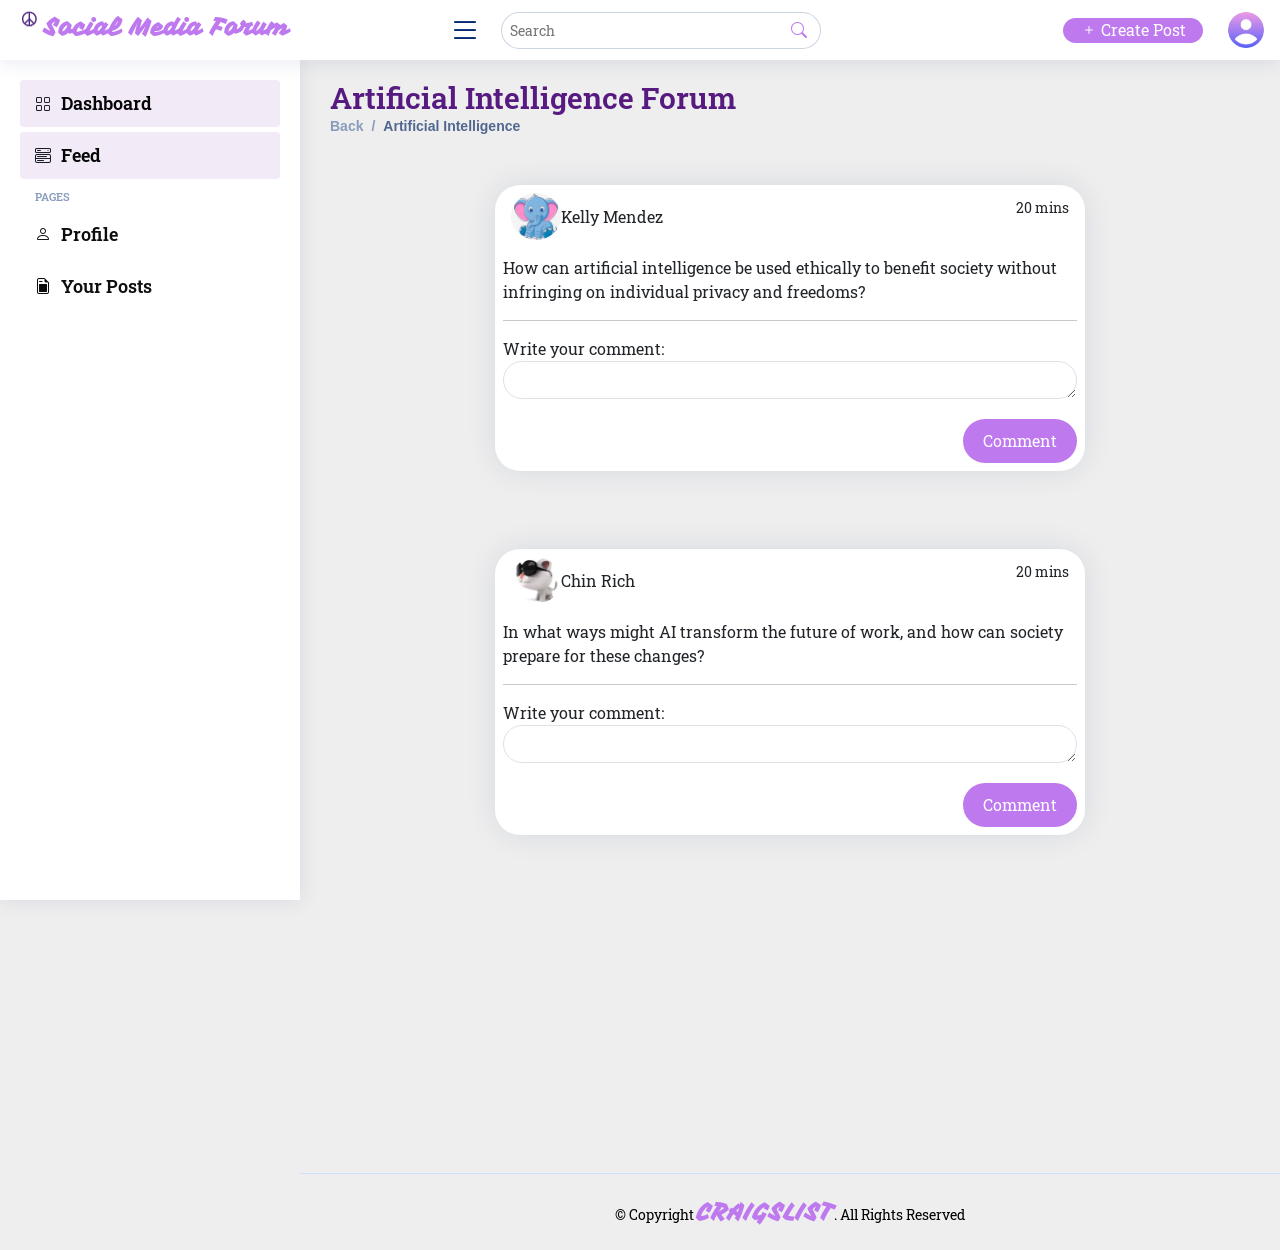
==== ai.html @ a2462939 "first commit" ====
<!DOCTYPE html>
<html lang="en">

<head>
  <meta charset="utf-8">
  <meta content="width=device-width, initial-scale=1.0" name="viewport">

  <title>Artificial Intelligence Forum</title>
  <meta content="" name="description">
  <meta content="" name="keywords">

  <!-- Google Fonts -->
  <link href='https://fonts.googleapis.com/css?family=Vampiro+One&display=swap' rel='stylesheet'>
  <link href="https://fonts.googleapis.com/css2?family=Roboto+Slab:wght@400;700&display=swap" rel="stylesheet">

  <!-- Vendor CSS Files -->
  <link href="assets/vendor/bootstrap/css/bootstrap.min.css" rel="stylesheet">
  <link href="assets/vendor/bootstrap-icons/bootstrap-icons.css" rel="stylesheet">
  <link href="assets/vendor/boxicons/css/boxicons.min.css" rel="stylesheet">
  <link href="assets/vendor/quill/quill.snow.css" rel="stylesheet">
  <link href="assets/vendor/quill/quill.bubble.css" rel="stylesheet">
  <link href="assets/vendor/remixicon/remixicon.css" rel="stylesheet">
  <link href="assets/vendor/simple-datatables/style.css" rel="stylesheet">

  <!-- Template Main CSS File -->
  <link href="assets/css/style.css" rel="stylesheet">

</head>



<body>

  <!-- ======= Header ======= -->
  <header id="header" class="header fixed-top d-flex align-items-center">

    <div class="d-flex align-items-center justify-content-between">
      <a class="navbar-brand" href="index.html">
        <img src="L.png" alt="Logo" class="logo">
        <strong>Social Media Forum</strong>
    </a>
      <i class="bi bi-list toggle-sidebar-btn"></i>
    </div><!-- End Logo -->

    <div class="search-bar">
      <form class="search-form d-flex align-items-center" method="POST" action="#">
        <input type="text" name="query" placeholder="Search" title="Enter search keyword">
        <button type="submit" title="Search"><i class="bi bi-search"></i></button>
      </form>
    </div><!-- End Search Bar -->

    

    <nav class="header-nav ms-auto">
      <ul class="d-flex align-items-center">

        <li class="nav-item d-block d-lg-none">
          <a class="nav-link nav-icon search-bar-toggle " href="#">
            <i class="bi bi-search"></i>
          </a>
        </li><!-- End Search Icon-->

        <li class="nav-item">
          <a class="nav-link nav-icon" href="create_post.html" style="background-color: #BE79EF; width: 140px; height: 25px; border-radius: 25px; font-size: 16px; text-align: center; color: white;">
            <i class="bi bi-plus"></i> Create Post
          </a><!-- End Create Post Button -->
        </li>
        

        <li class="nav-item pe-3">
          <a class="nav-link nav-profile d-flex align-items-center pe-0" href="users-profilee.html">
            <img src="assets/img/profile-img.jpg" alt="Profile" class="rounded-circle">
          </a><!-- End Profile Image Icon -->
        </li><!-- End Profile Nav -->
        

      </ul>
    </nav><!-- End Icons Navigation -->

  </header><!-- End Header -->

   <!-- ======= Sidebar ======= -->
   <aside id="sidebar" class="sidebar">
    <ul class="sidebar-nav" id="sidebar-nav">
      <li class="nav-item">
        <a class="nav-link" href="index.html">
          <i class="bi bi-grid"></i>
          <span style="font-size: 18px;">Dashboard</span>
        </a>
      </li>
      <li class="nav-item">
        <a class="nav-link" href="all.html">
          <i class="bi bi-menu-button-wide"></i>
          <span style="font-size: 18px;">Feed</span>
        </a>
      </li>
      <li class="nav-heading">Pages</li>
      <li class="nav-item">
        <a class="nav-link collapsed" href="users-profilee.html">
          <i class="bi bi-person"></i>
          <span style="font-size: 18px;">Profile</span>
        </a>
      </li>
      <li class="nav-item">
        <a class="nav-link collapsed" href="your_posts.html">
          <i class="bi bi-file-earmark-post"></i>
          <span style="font-size: 18px;">Your Posts</span>
        </a>
      </li>
    </ul>
  </aside> 

  <main id="main" class="main">

    <div class="pagetitle">
      <h1 style="font-size: 30px; color: #561a81;">Artificial Intelligence Forum</h1>
      <nav>
        <ol class="breadcrumb">
          <li class="breadcrumb-item"><a href="index.html">Back</a></li>
          <li class="breadcrumb-item active">Artificial Intelligence</li>
        </ol>
      </nav>
    </div><!-- End Page Title -->

    <body style="background-color: #eee;font-family: 'Roboto Slab', sans-serif;">

      <!-- First Post -->
      <div class="container-fluid mt-5 mb-5" style="border-radius: 25px; width: 100%;">
          <div class="row d-flex align-items-center justify-content-center" style="border-radius: 25px;">
              <div class="col-md-8"> <!-- Adjusted width to col-md-8 -->
                  <div class="card" style="border-radius: 25px;">
                      <div class="d-flex justify-content-between p-2 px-3">
                          <div class="d-flex flex-row align-items-center">
                              <img src="assets/img/news-3.jpg" width="50" class="rounded-circle">
                              <div class="d-flex flex-column ml-2">
                                  <span class="font-weight-bold"><b></b>Kelly Mendez</span>
                              </div>
                          </div>
                          <div class="d-flex flex-row mt-1 ellipsis">
                              <small class="mr-2">20 mins</small>
                              <i class="fa fa-ellipsis-h"></i>
                          </div>
                      </div>
                      <div class="p-2">
                          <p class="text-justify">How can artificial intelligence be used ethically to benefit society without infringing on individual privacy and freedoms?</p>
                          <hr>
                          <form name="frm1" method="post">
                              <input type="hidden" id="commentid" name="Rcommentid">
                              <div class="form-group" style="margin-bottom: 20px;">
                                  <label for="comment">Write your comment:</label>
                                  <!-- Adjust the rows attribute to control the height -->
                                  <textarea class="form-control" rows="1" name="Rmsg" required style="width: 100%; border-radius: 25px;"></textarea>
                              </div>
                              <div class="form-group" style="text-align: right;">
                                  <input type="button" id="btncomment" name="btncomment" class="btn btn-primary" value="Comment" style="background-color: #BE79EF; color: #fff; border: none; border-radius: 25px; padding: 10px 20px; cursor: pointer;">
                              </div>
                          </form>
                      </div>
                  </div>
              </div>
          </div>
      </div>
  
      <!-- Second Post -->
      <div class="container-fluid mt-5 mb-5" style="border-radius: 25px; width: 100%;">
          <div class="row d-flex align-items-center justify-content-center" style="border-radius: 25px;">
              <div class="col-md-8"> <!-- Adjusted width to col-md-8 -->
                  <div class="card" style="border-radius: 25px;">
                      <div class="d-flex justify-content-between p-2 px-3">
                          <div class="d-flex flex-row align-items-center">
                              <img src="assets/img/news-2.jpg" width="50" class="rounded-circle">
                              <div class="d-flex flex-column ml-2">
                                  <span class="font-weight-bold"><b></b>Chin Rich</span>
                              </div>
                          </div>
                          <div class="d-flex flex-row mt-1 ellipsis">
                              <small class="mr-2">20 mins</small>
                              <i class="fa fa-ellipsis-h"></i>
                          </div>
                      </div>
                      <div class="p-2">
                          <p class="text-justify">In what ways might AI transform the future of work, and how can society prepare for these changes?</p>
                          <hr>
                          <form name="frm1" method="post">
                              <input type="hidden" id="commentid" name="Rcommentid">
                              <div class="form-group" style="margin-bottom: 20px;">
                                  <label for="comment">Write your comment:</label>
                                  <!-- Adjust the rows attribute to control the height -->
                                  <textarea class="form-control" rows="1" name="Rmsg" required style="width: 100%; border-radius: 25px;"></textarea>
                              </div>
                              <div class="form-group" style="text-align: right;">
                                  <input type="button" id="btncomment" name="btncomment" class="btn btn-primary" value="Comment" style="background-color: #BE79EF; color: #fff; border: none; border-radius: 25px; padding: 10px 20px; cursor: pointer;">
                              </div>
                          </form>
                      </div>
                  </div>
              </div>
          </div>
      </div>
  
  </body>
  
  
  
    </section>

  </main><!-- End #main -->

  <br>
  <br>
  <br>
  <br>
  <br>
  <br>
  <br>
  <br>
  <br>
  <br>

  <!-- ======= Footer ======= -->
  <footer id="footer" class="footer">
    <div class="copyright">
      &copy; Copyright <strong><span>CRAIGSLIST</span></strong>. All Rights Reserved
    </div>
  
  </footer><!-- End Footer -->

  <!-- Vendor JS Files -->
  <script src="assets/vendor/apexcharts/apexcharts.min.js"></script>
  <script src="assets/vendor/bootstrap/js/bootstrap.bundle.min.js"></script>
  <script src="assets/vendor/chart.js/chart.umd.js"></script>
  <script src="assets/vendor/echarts/echarts.min.js"></script>
  <script src="assets/vendor/quill/quill.js"></script>
  <script src="assets/vendor/simple-datatables/simple-datatables.js"></script>
  <script src="assets/vendor/tinymce/tinymce.min.js"></script>
  <script src="assets/vendor/php-email-form/validate.js"></script>

  <!-- Template Main JS File -->
  <script src="assets/js/main.js"></script>

</body>

</html>
---- assets/vendor/quill/quill.snow.css ----
/*!
 * Quill Editor v2.0.1
 * https://quilljs.com
 * Copyright (c) 2017-2024, Slab
 * Copyright (c) 2014, Jason Chen
 * Copyright (c) 2013, salesforce.com
 */
.ql-container{box-sizing:border-box;font-family:Helvetica,Arial,sans-serif;font-size:13px;height:100%;margin:0;position:relative}.ql-container.ql-disabled .ql-tooltip{visibility:hidden}.ql-container:not(.ql-disabled) li[data-list=checked] > .ql-ui,.ql-container:not(.ql-disabled) li[data-list=unchecked] > .ql-ui{cursor:pointer}.ql-clipboard{left:-100000px;height:1px;overflow-y:hidden;position:absolute;top:50%}.ql-clipboard p{margin:0;padding:0}.ql-editor{box-sizing:border-box;counter-reset:list-0 list-1 list-2 list-3 list-4 list-5 list-6 list-7 list-8 list-9;line-height:1.42;height:100%;outline:none;overflow-y:auto;padding:12px 15px;tab-size:4;-moz-tab-size:4;text-align:left;white-space:pre-wrap;word-wrap:break-word}.ql-editor > *{cursor:text}.ql-editor p,.ql-editor ol,.ql-editor pre,.ql-editor blockquote,.ql-editor h1,.ql-editor h2,.ql-editor h3,.ql-editor h4,.ql-editor h5,.ql-editor h6{margin:0;padding:0}@supports (counter-set:none){.ql-editor p,.ql-editor h1,.ql-editor h2,.ql-editor h3,.ql-editor h4,.ql-editor h5,.ql-editor h6{counter-set:list-0 list-1 list-2 list-3 list-4 list-5 list-6 list-7 list-8 list-9}}@supports not (counter-set:none){.ql-editor p,.ql-editor h1,.ql-editor h2,.ql-editor h3,.ql-editor h4,.ql-editor h5,.ql-editor h6{counter-reset:list-0 list-1 list-2 list-3 list-4 list-5 list-6 list-7 list-8 list-9}}.ql-editor table{border-collapse:collapse}.ql-editor td{border:1px solid #000;padding:2px 5px}.ql-editor ol{padding-left:1.5em}.ql-editor li{list-style-type:none;padding-left:1.5em;position:relative}.ql-editor li > .ql-ui:before{display:inline-block;margin-left:-1.5em;margin-right:.3em;text-align:right;white-space:nowrap;width:1.2em}.ql-editor li[data-list=checked] > .ql-ui,.ql-editor li[data-list=unchecked] > .ql-ui{color:#777}.ql-editor li[data-list=bullet] > .ql-ui:before{content:'\2022'}.ql-editor li[data-list=checked] > .ql-ui:before{content:'\2611'}.ql-editor li[data-list=unchecked] > .ql-ui:before{content:'\2610'}@supports (counter-set:none){.ql-editor li[data-list]{counter-set:list-1 list-2 list-3 list-4 list-5 list-6 list-7 list-8 list-9}}@supports not (counter-set:none){.ql-editor li[data-list]{counter-reset:list-1 list-2 list-3 list-4 list-5 list-6 list-7 list-8 list-9}}.ql-editor li[data-list=ordered]{counter-increment:list-0}.ql-editor li[data-list=ordered] > .ql-ui:before{content:counter(list-0, decimal) '. '}.ql-editor li[data-list=ordered].ql-indent-1{counter-increment:list-1}.ql-editor li[data-list=ordered].ql-indent-1 > .ql-ui:before{content:counter(list-1, lower-alpha) '. '}@supports (counter-set:none){.ql-editor li[data-list].ql-indent-1{counter-set:list-2 list-3 list-4 list-5 list-6 list-7 list-8 list-9}}@supports not (counter-set:none){.ql-editor li[data-list].ql-indent-1{counter-reset:list-2 list-3 list-4 list-5 list-6 list-7 list-8 list-9}}.ql-editor li[data-list=ordered].ql-indent-2{counter-increment:list-2}.ql-editor li[data-list=ordered].ql-indent-2 > .ql-ui:before{content:counter(list-2, lower-roman) '. '}@supports (counter-set:none){.ql-editor li[data-list].ql-indent-2{counter-set:list-3 list-4 list-5 list-6 list-7 list-8 list-9}}@supports not (counter-set:none){.ql-editor li[data-list].ql-indent-2{counter-reset:list-3 list-4 list-5 list-6 list-7 list-8 list-9}}.ql-editor li[data-list=ordered].ql-indent-3{counter-increment:list-3}.ql-editor li[data-list=ordered].ql-indent-3 > .ql-ui:before{content:counter(list-3, decimal) '. '}@supports (counter-set:none){.ql-editor li[data-list].ql-indent-3{counter-set:list-4 list-5 list-6 list-7 list-8 list-9}}@supports not (counter-set:none){.ql-editor li[data-list].ql-indent-3{counter-reset:list-4 list-5 list-6 list-7 list-8 list-9}}.ql-editor li[data-list=ordered].ql-indent-4{counter-increment:list-4}.ql-editor li[data-list=ordered].ql-indent-4 > .ql-ui:before{content:counter(list-4, lower-alpha) '. '}@supports (counter-set:none){.ql-editor li[data-list].ql-indent-4{counter-set:list-5 list-6 list-7 list-8 list-9}}@supports not (counter-set:none){.ql-editor li[data-list].ql-indent-4{counter-reset:list-5 list-6 list-7 list-8 list-9}}.ql-editor li[data-list=ordered].ql-indent-5{counter-increment:list-5}.ql-editor li[data-list=ordered].ql-indent-5 > .ql-ui:before{content:counter(list-5, lower-roman) '. '}@supports (counter-set:none){.ql-editor li[data-list].ql-indent-5{counter-set:list-6 list-7 list-8 list-9}}@supports not (counter-set:none){.ql-editor li[data-list].ql-indent-5{counter-reset:list-6 list-7 list-8 list-9}}.ql-editor li[data-list=ordered].ql-indent-6{counter-increment:list-6}.ql-editor li[data-list=ordered].ql-indent-6 > .ql-ui:before{content:counter(list-6, decimal) '. '}@supports (counter-set:none){.ql-editor li[data-list].ql-indent-6{counter-set:list-7 list-8 list-9}}@supports not (counter-set:none){.ql-editor li[data-list].ql-indent-6{counter-reset:list-7 list-8 list-9}}.ql-editor li[data-list=ordered].ql-indent-7{counter-increment:list-7}.ql-editor li[data-list=ordered].ql-indent-7 > .ql-ui:before{content:counter(list-7, lower-alpha) '. '}@supports (counter-set:none){.ql-editor li[data-list].ql-indent-7{counter-set:list-8 list-9}}@supports not (counter-set:none){.ql-editor li[data-list].ql-indent-7{counter-reset:list-8 list-9}}.ql-editor li[data-list=ordered].ql-indent-8{counter-increment:list-8}.ql-editor li[data-list=ordered].ql-indent-8 > .ql-ui:before{content:counter(list-8, lower-roman) '. '}@supports (counter-set:none){.ql-editor li[data-list].ql-indent-8{counter-set:list-9}}@supports not (counter-set:none){.ql-editor li[data-list].ql-indent-8{counter-reset:list-9}}.ql-editor li[data-list=ordered].ql-indent-9{counter-increment:list-9}.ql-editor li[data-list=ordered].ql-indent-9 > .ql-ui:before{content:counter(list-9, decimal) '. '}.ql-editor .ql-indent-1:not(.ql-direction-rtl){padding-left:3em}.ql-editor li.ql-indent-1:not(.ql-direction-rtl){padding-left:4.5em}.ql-editor .ql-indent-1.ql-direction-rtl.ql-align-right{padding-right:3em}.ql-editor li.ql-indent-1.ql-direction-rtl.ql-align-right{padding-right:4.5em}.ql-editor .ql-indent-2:not(.ql-direction-rtl){padding-left:6em}.ql-editor li.ql-indent-2:not(.ql-direction-rtl){padding-left:7.5em}.ql-editor .ql-indent-2.ql-direction-rtl.ql-align-right{padding-right:6em}.ql-editor li.ql-indent-2.ql-direction-rtl.ql-align-right{padding-right:7.5em}.ql-editor .ql-indent-3:not(.ql-direction-rtl){padding-left:9em}.ql-editor li.ql-indent-3:not(.ql-direction-rtl){padding-left:10.5em}.ql-editor .ql-indent-3.ql-direction-rtl.ql-align-right{padding-right:9em}.ql-editor li.ql-indent-3.ql-direction-rtl.ql-align-right{padding-right:10.5em}.ql-editor .ql-indent-4:not(.ql-direction-rtl){padding-left:12em}.ql-editor li.ql-indent-4:not(.ql-direction-rtl){padding-left:13.5em}.ql-editor .ql-indent-4.ql-direction-rtl.ql-align-right{padding-right:12em}.ql-editor li.ql-indent-4.ql-direction-rtl.ql-align-right{padding-right:13.5em}.ql-editor .ql-indent-5:not(.ql-direction-rtl){padding-left:15em}.ql-editor li.ql-indent-5:not(.ql-direction-rtl){padding-left:16.5em}.ql-editor .ql-indent-5.ql-direction-rtl.ql-align-right{padding-right:15em}.ql-editor li.ql-indent-5.ql-direction-rtl.ql-align-right{padding-right:16.5em}.ql-editor .ql-indent-6:not(.ql-direction-rtl){padding-left:18em}.ql-editor li.ql-indent-6:not(.ql-direction-rtl){padding-left:19.5em}.ql-editor .ql-indent-6.ql-direction-rtl.ql-align-right{padding-right:18em}.ql-editor li.ql-indent-6.ql-direction-rtl.ql-align-right{padding-right:19.5em}.ql-editor .ql-indent-7:not(.ql-direction-rtl){padding-left:21em}.ql-editor li.ql-indent-7:not(.ql-direction-rtl){padding-left:22.5em}.ql-editor .ql-indent-7.ql-direction-rtl.ql-align-right{padding-right:21em}.ql-editor li.ql-indent-7.ql-direction-rtl.ql-align-right{padding-right:22.5em}.ql-editor .ql-indent-8:not(.ql-direction-rtl){padding-left:24em}.ql-editor li.ql-indent-8:not(.ql-direction-rtl){padding-left:25.5em}.ql-editor .ql-indent-8.ql-direction-rtl.ql-align-right{padding-right:24em}.ql-editor li.ql-indent-8.ql-direction-rtl.ql-align-right{padding-right:25.5em}.ql-editor .ql-indent-9:not(.ql-direction-rtl){padding-left:27em}.ql-editor li.ql-indent-9:not(.ql-direction-rtl){padding-left:28.5em}.ql-editor .ql-indent-9.ql-direction-rtl.ql-align-right{padding-right:27em}.ql-editor li.ql-indent-9.ql-direction-rtl.ql-align-right{padding-right:28.5em}.ql-editor li.ql-direction-rtl{padding-right:1.5em}.ql-editor li.ql-direction-rtl > .ql-ui:before{margin-left:.3em;margin-right:-1.5em;text-align:left}.ql-editor table{table-layout:fixed;width:100%}.ql-editor table td{outline:none}.ql-editor .ql-code-block-container{font-family:monospace}.ql-editor .ql-video{display:block;max-width:100%}.ql-editor .ql-video.ql-align-center{margin:0 auto}.ql-editor .ql-video.ql-align-right{margin:0 0 0 auto}.ql-editor .ql-bg-black{background-color:#000}.ql-editor .ql-bg-red{background-color:#e60000}.ql-editor .ql-bg-orange{background-color:#f90}.ql-editor .ql-bg-yellow{background-color:#ff0}.ql-editor .ql-bg-green{background-color:#008a00}.ql-editor .ql-bg-blue{background-color:#06c}.ql-editor .ql-bg-purple{background-color:#93f}.ql-editor .ql-color-white{color:#fff}.ql-editor .ql-color-red{color:#e60000}.ql-editor .ql-color-orange{color:#f90}.ql-editor .ql-color-yellow{color:#ff0}.ql-editor .ql-color-green{color:#008a00}.ql-editor .ql-color-blue{color:#06c}.ql-editor .ql-color-purple{color:#93f}.ql-editor .ql-font-serif{font-family:Georgia,Times New Roman,serif}.ql-editor .ql-font-monospace{font-family:Monaco,Courier New,monospace}.ql-editor .ql-size-small{font-size:.75em}.ql-editor .ql-size-large{font-size:1.5em}.ql-editor .ql-size-huge{font-size:2.5em}.ql-editor .ql-direction-rtl{direction:rtl;text-align:inherit}.ql-editor .ql-align-center{text-align:center}.ql-editor .ql-align-justify{text-align:justify}.ql-editor .ql-align-right{text-align:right}.ql-editor .ql-ui{position:absolute}.ql-editor.ql-blank::before{color:rgba(0,0,0,0.6);content:attr(data-placeholder);font-style:italic;left:15px;pointer-events:none;position:absolute;right:15px}.ql-snow.ql-toolbar:after,.ql-snow .ql-toolbar:after{clear:both;content:'';display:table}.ql-snow.ql-toolbar button,.ql-snow .ql-toolbar button{background:none;border:none;cursor:pointer;display:inline-block;float:left;height:24px;padding:3px 5px;width:28px}.ql-snow.ql-toolbar button svg,.ql-snow .ql-toolbar button svg{float:left;height:100%}.ql-snow.ql-toolbar button:active:hover,.ql-snow .ql-toolbar button:active:hover{outline:none}.ql-snow.ql-toolbar input.ql-image[type=file],.ql-snow .ql-toolbar input.ql-image[type=file]{display:none}.ql-snow.ql-toolbar button:hover,.ql-snow .ql-toolbar button:hover,.ql-snow.ql-toolbar button:focus,.ql-snow .ql-toolbar button:focus,.ql-snow.ql-toolbar button.ql-active,.ql-snow .ql-toolbar button.ql-active,.ql-snow.ql-toolbar .ql-picker-label:hover,.ql-snow .ql-toolbar .ql-picker-label:hover,.ql-snow.ql-toolbar .ql-picker-label.ql-active,.ql-snow .ql-toolbar .ql-picker-label.ql-active,.ql-snow.ql-toolbar .ql-picker-item:hover,.ql-snow .ql-toolbar .ql-picker-item:hover,.ql-snow.ql-toolbar .ql-picker-item.ql-selected,.ql-snow .ql-toolbar .ql-picker-item.ql-selected{color:#06c}.ql-snow.ql-toolbar button:hover .ql-fill,.ql-snow .ql-toolbar button:hover .ql-fill,.ql-snow.ql-toolbar button:focus .ql-fill,.ql-snow .ql-toolbar button:focus .ql-fill,.ql-snow.ql-toolbar button.ql-active .ql-fill,.ql-snow .ql-toolbar button.ql-active .ql-fill,.ql-snow.ql-toolbar .ql-picker-label:hover .ql-fill,.ql-snow .ql-toolbar .ql-picker-label:hover .ql-fill,.ql-snow.ql-toolbar .ql-picker-label.ql-active .ql-fill,.ql-snow .ql-toolbar .ql-picker-label.ql-active .ql-fill,.ql-snow.ql-toolbar .ql-picker-item:hover .ql-fill,.ql-snow .ql-toolbar .ql-picker-item:hover .ql-fill,.ql-snow.ql-toolbar .ql-picker-item.ql-selected .ql-fill,.ql-snow .ql-toolbar .ql-picker-item.ql-selected .ql-fill,.ql-snow.ql-toolbar button:hover .ql-stroke.ql-fill,.ql-snow .ql-toolbar button:hover .ql-stroke.ql-fill,.ql-snow.ql-toolbar button:focus .ql-stroke.ql-fill,.ql-snow .ql-toolbar button:focus .ql-stroke.ql-fill,.ql-snow.ql-toolbar button.ql-active .ql-stroke.ql-fill,.ql-snow .ql-toolbar button.ql-active .ql-stroke.ql-fill,.ql-snow.ql-toolbar .ql-picker-label:hover .ql-stroke.ql-fill,.ql-snow .ql-toolbar .ql-picker-label:hover .ql-stroke.ql-fill,.ql-snow.ql-toolbar .ql-picker-label.ql-active .ql-stroke.ql-fill,.ql-snow .ql-toolbar .ql-picker-label.ql-active .ql-stroke.ql-fill,.ql-snow.ql-toolbar .ql-picker-item:hover .ql-stroke.ql-fill,.ql-snow .ql-toolbar .ql-picker-item:hover .ql-stroke.ql-fill,.ql-snow.ql-toolbar .ql-picker-item.ql-selected .ql-stroke.ql-fill,.ql-snow .ql-toolbar .ql-picker-item.ql-selected .ql-stroke.ql-fill{fill:#06c}.ql-snow.ql-toolbar button:hover .ql-stroke,.ql-snow .ql-toolbar button:hover .ql-stroke,.ql-snow.ql-toolbar button:focus .ql-stroke,.ql-snow .ql-toolbar button:focus .ql-stroke,.ql-snow.ql-toolbar button.ql-active .ql-stroke,.ql-snow .ql-toolbar button.ql-active .ql-stroke,.ql-snow.ql-toolbar .ql-picker-label:hover .ql-stroke,.ql-snow .ql-toolbar .ql-picker-label:hover .ql-stroke,.ql-snow.ql-toolbar .ql-picker-label.ql-active .ql-stroke,.ql-snow .ql-toolbar .ql-picker-label.ql-active .ql-stroke,.ql-snow.ql-toolbar .ql-picker-item:hover .ql-stroke,.ql-snow .ql-toolbar .ql-picker-item:hover .ql-stroke,.ql-snow.ql-toolbar .ql-picker-item.ql-selected .ql-stroke,.ql-snow .ql-toolbar .ql-picker-item.ql-selected .ql-stroke,.ql-snow.ql-toolbar button:hover .ql-stroke-miter,.ql-snow .ql-toolbar button:hover .ql-stroke-miter,.ql-snow.ql-toolbar button:focus .ql-stroke-miter,.ql-snow .ql-toolbar button:focus .ql-stroke-miter,.ql-snow.ql-toolbar button.ql-active .ql-stroke-miter,.ql-snow .ql-toolbar button.ql-active .ql-stroke-miter,.ql-snow.ql-toolbar .ql-picker-label:hover .ql-stroke-miter,.ql-snow .ql-toolbar .ql-picker-label:hover .ql-stroke-miter,.ql-snow.ql-toolbar .ql-picker-label.ql-active .ql-stroke-miter,.ql-snow .ql-toolbar .ql-picker-label.ql-active .ql-stroke-miter,.ql-snow.ql-toolbar .ql-picker-item:hover .ql-stroke-miter,.ql-snow .ql-toolbar .ql-picker-item:hover .ql-stroke-miter,.ql-snow.ql-toolbar .ql-picker-item.ql-selected .ql-stroke-miter,.ql-snow .ql-toolbar .ql-picker-item.ql-selected .ql-stroke-miter{stroke:#06c}@media (pointer:coarse){.ql-snow.ql-toolbar button:hover:not(.ql-active),.ql-snow .ql-toolbar button:hover:not(.ql-active){color:#444}.ql-snow.ql-toolbar button:hover:not(.ql-active) .ql-fill,.ql-snow .ql-toolbar button:hover:not(.ql-active) .ql-fill,.ql-snow.ql-toolbar button:hover:not(.ql-active) .ql-stroke.ql-fill,.ql-snow .ql-toolbar button:hover:not(.ql-active) .ql-stroke.ql-fill{fill:#444}.ql-snow.ql-toolbar button:hover:not(.ql-active) .ql-stroke,.ql-snow .ql-toolbar button:hover:not(.ql-active) .ql-stroke,.ql-snow.ql-toolbar button:hover:not(.ql-active) .ql-stroke-miter,.ql-snow .ql-toolbar button:hover:not(.ql-active) .ql-stroke-miter{stroke:#444}}.ql-snow{box-sizing:border-box}.ql-snow *{box-sizing:border-box}.ql-snow .ql-hidden{display:none}.ql-snow .ql-out-bottom,.ql-snow .ql-out-top{visibility:hidden}.ql-snow .ql-tooltip{position:absolute;transform:translateY(10px)}.ql-snow .ql-tooltip a{cursor:pointer;text-decoration:none}.ql-snow .ql-tooltip.ql-flip{transform:translateY(-10px)}.ql-snow .ql-formats{display:inline-block;vertical-align:middle}.ql-snow .ql-formats:after{clear:both;content:'';display:table}.ql-snow .ql-stroke{fill:none;stroke:#444;stroke-linecap:round;stroke-linejoin:round;stroke-width:2}.ql-snow .ql-stroke-miter{fill:none;stroke:#444;stroke-miterlimit:10;stroke-width:2}.ql-snow .ql-fill,.ql-snow .ql-stroke.ql-fill{fill:#444}.ql-snow .ql-empty{fill:none}.ql-snow .ql-even{fill-rule:evenodd}.ql-snow .ql-thin,.ql-snow .ql-stroke.ql-thin{stroke-width:1}.ql-snow .ql-transparent{opacity:.4}.ql-snow .ql-direction svg:last-child{display:none}.ql-snow .ql-direction.ql-active svg:last-child{display:inline}.ql-snow .ql-direction.ql-active svg:first-child{display:none}.ql-snow .ql-editor h1{font-size:2em}.ql-snow .ql-editor h2{font-size:1.5em}.ql-snow .ql-editor h3{font-size:1.17em}.ql-snow .ql-editor h4{font-size:1em}.ql-snow .ql-editor h5{font-size:.83em}.ql-snow .ql-editor h6{font-size:.67em}.ql-snow .ql-editor a{text-decoration:underline}.ql-snow .ql-editor blockquote{border-left:4px solid #ccc;margin-bottom:5px;margin-top:5px;padding-left:16px}.ql-snow .ql-editor code,.ql-snow .ql-editor .ql-code-block-container{background-color:#f0f0f0;border-radius:3px}.ql-snow .ql-editor .ql-code-block-container{margin-bottom:5px;margin-top:5px;padding:5px 10px}.ql-snow .ql-editor code{font-size:85%;padding:2px 4px}.ql-snow .ql-editor .ql-code-block-container{background-color:#23241f;color:#f8f8f2;overflow:visible}.ql-snow .ql-editor img{max-width:100%}.ql-snow .ql-picker{color:#444;display:inline-block;float:left;font-size:14px;font-weight:500;height:24px;position:relative;vertical-align:middle}.ql-snow .ql-picker-label{cursor:pointer;display:inline-block;height:100%;padding-left:8px;padding-right:2px;position:relative;width:100%}.ql-snow .ql-picker-label::before{display:inline-block;line-height:22px}.ql-snow .ql-picker-options{background-color:#fff;display:none;min-width:100%;padding:4px 8px;position:absolute;white-space:nowrap}.ql-snow .ql-picker-options .ql-picker-item{cursor:pointer;display:block;padding-bottom:5px;padding-top:5px}.ql-snow .ql-picker.ql-expanded .ql-picker-label{color:#ccc;z-index:2}.ql-snow .ql-picker.ql-expanded .ql-picker-label .ql-fill{fill:#ccc}.ql-snow .ql-picker.ql-expanded .ql-picker-label .ql-stroke{stroke:#ccc}.ql-snow .ql-picker.ql-expanded .ql-picker-options{display:block;margin-top:-1px;top:100%;z-index:1}.ql-snow .ql-color-picker,.ql-snow .ql-icon-picker{width:28px}.ql-snow .ql-color-picker .ql-picker-label,.ql-snow .ql-icon-picker .ql-picker-label{padding:2px 4px}.ql-snow .ql-color-picker .ql-picker-label svg,.ql-snow .ql-icon-picker .ql-picker-label svg{right:4px}.ql-snow .ql-icon-picker .ql-picker-options{padding:4px 0}.ql-snow .ql-icon-picker .ql-picker-item{height:24px;width:24px;padding:2px 4px}.ql-snow .ql-color-picker .ql-picker-options{padding:3px 5px;width:152px}.ql-snow .ql-color-picker .ql-picker-item{border:1px solid transparent;float:left;height:16px;margin:2px;padding:0;width:16px}.ql-snow .ql-picker:not(.ql-color-picker):not(.ql-icon-picker) svg{position:absolute;margin-top:-9px;right:0;top:50%;width:18px}.ql-snow .ql-picker.ql-header .ql-picker-label[data-label]:not([data-label=''])::before,.ql-snow .ql-picker.ql-font .ql-picker-label[data-label]:not([data-label=''])::before,.ql-snow .ql-picker.ql-size .ql-picker-label[data-label]:not([data-label=''])::before,.ql-snow .ql-picker.ql-header .ql-picker-item[data-label]:not([data-label=''])::before,.ql-snow .ql-picker.ql-font .ql-picker-item[data-label]:not([data-label=''])::before,.ql-snow .ql-picker.ql-size .ql-picker-item[data-label]:not([data-label=''])::before{content:attr(data-label)}.ql-snow .ql-picker.ql-header{width:98px}.ql-snow .ql-picker.ql-header .ql-picker-label::before,.ql-snow .ql-picker.ql-header .ql-picker-item::before{content:'Normal'}.ql-snow .ql-picker.ql-header .ql-picker-label[data-value="1"]::before,.ql-snow .ql-picker.ql-header .ql-picker-item[data-value="1"]::before{content:'Heading 1'}.ql-snow .ql-picker.ql-header .ql-picker-label[data-value="2"]::before,.ql-snow .ql-picker.ql-header .ql-picker-item[data-value="2"]::before{content:'Heading 2'}.ql-snow .ql-picker.ql-header .ql-picker-label[data-value="3"]::before,.ql-snow .ql-picker.ql-header .ql-picker-item[data-value="3"]::before{content:'Heading 3'}.ql-snow .ql-picker.ql-header .ql-picker-label[data-value="4"]::before,.ql-snow .ql-picker.ql-header .ql-picker-item[data-value="4"]::before{content:'Heading 4'}.ql-snow .ql-picker.ql-header .ql-picker-label[data-value="5"]::before,.ql-snow .ql-picker.ql-header .ql-picker-item[data-value="5"]::before{content:'Heading 5'}.ql-snow .ql-picker.ql-header .ql-picker-label[data-value="6"]::before,.ql-snow .ql-picker.ql-header .ql-picker-item[data-value="6"]::before{content:'Heading 6'}.ql-snow .ql-picker.ql-header .ql-picker-item[data-value="1"]::before{font-size:2em}.ql-snow .ql-picker.ql-header .ql-picker-item[data-value="2"]::before{font-size:1.5em}.ql-snow .ql-picker.ql-header .ql-picker-item[data-value="3"]::before{font-size:1.17em}.ql-snow .ql-picker.ql-header .ql-picker-item[data-value="4"]::before{font-size:1em}.ql-snow .ql-picker.ql-header .ql-picker-item[data-value="5"]::before{font-size:.83em}.ql-snow .ql-picker.ql-header .ql-picker-item[data-value="6"]::before{font-size:.67em}.ql-snow .ql-picker.ql-font{width:108px}.ql-snow .ql-picker.ql-font .ql-picker-label::before,.ql-snow .ql-picker.ql-font .ql-picker-item::before{content:'Sans Serif'}.ql-snow .ql-picker.ql-font .ql-picker-label[data-value=serif]::before,.ql-snow .ql-picker.ql-font .ql-picker-item[data-value=serif]::before{content:'Serif'}.ql-snow .ql-picker.ql-font .ql-picker-label[data-value=monospace]::before,.ql-snow .ql-picker.ql-font .ql-picker-item[data-value=monospace]::before{content:'Monospace'}.ql-snow .ql-picker.ql-font .ql-picker-item[data-value=serif]::before{font-family:Georgia,Times New Roman,serif}.ql-snow .ql-picker.ql-font .ql-picker-item[data-value=monospace]::before{font-family:Monaco,Courier New,monospace}.ql-snow .ql-picker.ql-size{width:98px}.ql-snow .ql-picker.ql-size .ql-picker-label::before,.ql-snow .ql-picker.ql-size .ql-picker-item::before{content:'Normal'}.ql-snow .ql-picker.ql-size .ql-picker-label[data-value=small]::before,.ql-snow .ql-picker.ql-size .ql-picker-item[data-value=small]::before{content:'Small'}.ql-snow .ql-picker.ql-size .ql-picker-label[data-value=large]::before,.ql-snow .ql-picker.ql-size .ql-picker-item[data-value=large]::before{content:'Large'}.ql-snow .ql-picker.ql-size .ql-picker-label[data-value=huge]::before,.ql-snow .ql-picker.ql-size .ql-picker-item[data-value=huge]::before{content:'Huge'}.ql-snow .ql-picker.ql-size .ql-picker-item[data-value=small]::before{font-size:10px}.ql-snow .ql-picker.ql-size .ql-picker-item[data-value=large]::before{font-size:18px}.ql-snow .ql-picker.ql-size .ql-picker-item[data-value=huge]::before{font-size:32px}.ql-snow .ql-color-picker.ql-background .ql-picker-item{background-color:#fff}.ql-snow .ql-color-picker.ql-color .ql-picker-item{background-color:#000}.ql-code-block-container{position:relative}.ql-code-block-container .ql-ui{right:5px;top:5px}.ql-toolbar.ql-snow{border:1px solid #ccc;box-sizing:border-box;font-family:'Helvetica Neue','Helvetica','Arial',sans-serif;padding:8px}.ql-toolbar.ql-snow .ql-formats{margin-right:15px}.ql-toolbar.ql-snow .ql-picker-label{border:1px solid transparent}.ql-toolbar.ql-snow .ql-picker-options{border:1px solid transparent;box-shadow:rgba(0,0,0,0.2) 0 2px 8px}.ql-toolbar.ql-snow .ql-picker.ql-expanded .ql-picker-label{border-color:#ccc}.ql-toolbar.ql-snow .ql-picker.ql-expanded .ql-picker-options{border-color:#ccc}.ql-toolbar.ql-snow .ql-color-picker .ql-picker-item.ql-selected,.ql-toolbar.ql-snow .ql-color-picker .ql-picker-item:hover{border-color:#000}.ql-toolbar.ql-snow + .ql-container.ql-snow{border-top:0}.ql-snow .ql-tooltip{background-color:#fff;border:1px solid #ccc;box-shadow:0 0 5px #ddd;color:#444;padding:5px 12px;white-space:nowrap}.ql-snow .ql-tooltip::before{content:"Visit URL:";line-height:26px;margin-right:8px}.ql-snow .ql-tooltip input[type=text]{display:none;border:1px solid #ccc;font-size:13px;height:26px;margin:0;padding:3px 5px;width:170px}.ql-snow .ql-tooltip a.ql-preview{display:inline-block;max-width:200px;overflow-x:hidden;text-overflow:ellipsis;vertical-align:top}.ql-snow .ql-tooltip a.ql-action::after{border-right:1px solid #ccc;content:'Edit';margin-left:16px;padding-right:8px}.ql-snow .ql-tooltip a.ql-remove::before{content:'Remove';margin-left:8px}.ql-snow .ql-tooltip a{line-height:26px}.ql-snow .ql-tooltip.ql-editing a.ql-preview,.ql-snow .ql-tooltip.ql-editing a.ql-remove{display:none}.ql-snow .ql-tooltip.ql-editing input[type=text]{display:inline-block}.ql-snow .ql-tooltip.ql-editing a.ql-action::after{border-right:0;content:'Save';padding-right:0}.ql-snow .ql-tooltip[data-mode=link]::before{content:"Enter link:"}.ql-snow .ql-tooltip[data-mode=formula]::before{content:"Enter formula:"}.ql-snow .ql-tooltip[data-mode=video]::before{content:"Enter video:"}.ql-snow a{color:#06c}.ql-container.ql-snow{border:1px solid #ccc}

/*# sourceMappingURL=quill.snow.css.map*/
---- assets/vendor/quill/quill.bubble.css ----
/*!
 * Quill Editor v2.0.1
 * https://quilljs.com
 * Copyright (c) 2017-2024, Slab
 * Copyright (c) 2014, Jason Chen
 * Copyright (c) 2013, salesforce.com
 */
.ql-container{box-sizing:border-box;font-family:Helvetica,Arial,sans-serif;font-size:13px;height:100%;margin:0;position:relative}.ql-container.ql-disabled .ql-tooltip{visibility:hidden}.ql-container:not(.ql-disabled) li[data-list=checked] > .ql-ui,.ql-container:not(.ql-disabled) li[data-list=unchecked] > .ql-ui{cursor:pointer}.ql-clipboard{left:-100000px;height:1px;overflow-y:hidden;position:absolute;top:50%}.ql-clipboard p{margin:0;padding:0}.ql-editor{box-sizing:border-box;counter-reset:list-0 list-1 list-2 list-3 list-4 list-5 list-6 list-7 list-8 list-9;line-height:1.42;height:100%;outline:none;overflow-y:auto;padding:12px 15px;tab-size:4;-moz-tab-size:4;text-align:left;white-space:pre-wrap;word-wrap:break-word}.ql-editor > *{cursor:text}.ql-editor p,.ql-editor ol,.ql-editor pre,.ql-editor blockquote,.ql-editor h1,.ql-editor h2,.ql-editor h3,.ql-editor h4,.ql-editor h5,.ql-editor h6{margin:0;padding:0}@supports (counter-set:none){.ql-editor p,.ql-editor h1,.ql-editor h2,.ql-editor h3,.ql-editor h4,.ql-editor h5,.ql-editor h6{counter-set:list-0 list-1 list-2 list-3 list-4 list-5 list-6 list-7 list-8 list-9}}@supports not (counter-set:none){.ql-editor p,.ql-editor h1,.ql-editor h2,.ql-editor h3,.ql-editor h4,.ql-editor h5,.ql-editor h6{counter-reset:list-0 list-1 list-2 list-3 list-4 list-5 list-6 list-7 list-8 list-9}}.ql-editor table{border-collapse:collapse}.ql-editor td{border:1px solid #000;padding:2px 5px}.ql-editor ol{padding-left:1.5em}.ql-editor li{list-style-type:none;padding-left:1.5em;position:relative}.ql-editor li > .ql-ui:before{display:inline-block;margin-left:-1.5em;margin-right:.3em;text-align:right;white-space:nowrap;width:1.2em}.ql-editor li[data-list=checked] > .ql-ui,.ql-editor li[data-list=unchecked] > .ql-ui{color:#777}.ql-editor li[data-list=bullet] > .ql-ui:before{content:'\2022'}.ql-editor li[data-list=checked] > .ql-ui:before{content:'\2611'}.ql-editor li[data-list=unchecked] > .ql-ui:before{content:'\2610'}@supports (counter-set:none){.ql-editor li[data-list]{counter-set:list-1 list-2 list-3 list-4 list-5 list-6 list-7 list-8 list-9}}@supports not (counter-set:none){.ql-editor li[data-list]{counter-reset:list-1 list-2 list-3 list-4 list-5 list-6 list-7 list-8 list-9}}.ql-editor li[data-list=ordered]{counter-increment:list-0}.ql-editor li[data-list=ordered] > .ql-ui:before{content:counter(list-0, decimal) '. '}.ql-editor li[data-list=ordered].ql-indent-1{counter-increment:list-1}.ql-editor li[data-list=ordered].ql-indent-1 > .ql-ui:before{content:counter(list-1, lower-alpha) '. '}@supports (counter-set:none){.ql-editor li[data-list].ql-indent-1{counter-set:list-2 list-3 list-4 list-5 list-6 list-7 list-8 list-9}}@supports not (counter-set:none){.ql-editor li[data-list].ql-indent-1{counter-reset:list-2 list-3 list-4 list-5 list-6 list-7 list-8 list-9}}.ql-editor li[data-list=ordered].ql-indent-2{counter-increment:list-2}.ql-editor li[data-list=ordered].ql-indent-2 > .ql-ui:before{content:counter(list-2, lower-roman) '. '}@supports (counter-set:none){.ql-editor li[data-list].ql-indent-2{counter-set:list-3 list-4 list-5 list-6 list-7 list-8 list-9}}@supports not (counter-set:none){.ql-editor li[data-list].ql-indent-2{counter-reset:list-3 list-4 list-5 list-6 list-7 list-8 list-9}}.ql-editor li[data-list=ordered].ql-indent-3{counter-increment:list-3}.ql-editor li[data-list=ordered].ql-indent-3 > .ql-ui:before{content:counter(list-3, decimal) '. '}@supports (counter-set:none){.ql-editor li[data-list].ql-indent-3{counter-set:list-4 list-5 list-6 list-7 list-8 list-9}}@supports not (counter-set:none){.ql-editor li[data-list].ql-indent-3{counter-reset:list-4 list-5 list-6 list-7 list-8 list-9}}.ql-editor li[data-list=ordered].ql-indent-4{counter-increment:list-4}.ql-editor li[data-list=ordered].ql-indent-4 > .ql-ui:before{content:counter(list-4, lower-alpha) '. '}@supports (counter-set:none){.ql-editor li[data-list].ql-indent-4{counter-set:list-5 list-6 list-7 list-8 list-9}}@supports not (counter-set:none){.ql-editor li[data-list].ql-indent-4{counter-reset:list-5 list-6 list-7 list-8 list-9}}.ql-editor li[data-list=ordered].ql-indent-5{counter-increment:list-5}.ql-editor li[data-list=ordered].ql-indent-5 > .ql-ui:before{content:counter(list-5, lower-roman) '. '}@supports (counter-set:none){.ql-editor li[data-list].ql-indent-5{counter-set:list-6 list-7 list-8 list-9}}@supports not (counter-set:none){.ql-editor li[data-list].ql-indent-5{counter-reset:list-6 list-7 list-8 list-9}}.ql-editor li[data-list=ordered].ql-indent-6{counter-increment:list-6}.ql-editor li[data-list=ordered].ql-indent-6 > .ql-ui:before{content:counter(list-6, decimal) '. '}@supports (counter-set:none){.ql-editor li[data-list].ql-indent-6{counter-set:list-7 list-8 list-9}}@supports not (counter-set:none){.ql-editor li[data-list].ql-indent-6{counter-reset:list-7 list-8 list-9}}.ql-editor li[data-list=ordered].ql-indent-7{counter-increment:list-7}.ql-editor li[data-list=ordered].ql-indent-7 > .ql-ui:before{content:counter(list-7, lower-alpha) '. '}@supports (counter-set:none){.ql-editor li[data-list].ql-indent-7{counter-set:list-8 list-9}}@supports not (counter-set:none){.ql-editor li[data-list].ql-indent-7{counter-reset:list-8 list-9}}.ql-editor li[data-list=ordered].ql-indent-8{counter-increment:list-8}.ql-editor li[data-list=ordered].ql-indent-8 > .ql-ui:before{content:counter(list-8, lower-roman) '. '}@supports (counter-set:none){.ql-editor li[data-list].ql-indent-8{counter-set:list-9}}@supports not (counter-set:none){.ql-editor li[data-list].ql-indent-8{counter-reset:list-9}}.ql-editor li[data-list=ordered].ql-indent-9{counter-increment:list-9}.ql-editor li[data-list=ordered].ql-indent-9 > .ql-ui:before{content:counter(list-9, decimal) '. '}.ql-editor .ql-indent-1:not(.ql-direction-rtl){padding-left:3em}.ql-editor li.ql-indent-1:not(.ql-direction-rtl){padding-left:4.5em}.ql-editor .ql-indent-1.ql-direction-rtl.ql-align-right{padding-right:3em}.ql-editor li.ql-indent-1.ql-direction-rtl.ql-align-right{padding-right:4.5em}.ql-editor .ql-indent-2:not(.ql-direction-rtl){padding-left:6em}.ql-editor li.ql-indent-2:not(.ql-direction-rtl){padding-left:7.5em}.ql-editor .ql-indent-2.ql-direction-rtl.ql-align-right{padding-right:6em}.ql-editor li.ql-indent-2.ql-direction-rtl.ql-align-right{padding-right:7.5em}.ql-editor .ql-indent-3:not(.ql-direction-rtl){padding-left:9em}.ql-editor li.ql-indent-3:not(.ql-direction-rtl){padding-left:10.5em}.ql-editor .ql-indent-3.ql-direction-rtl.ql-align-right{padding-right:9em}.ql-editor li.ql-indent-3.ql-direction-rtl.ql-align-right{padding-right:10.5em}.ql-editor .ql-indent-4:not(.ql-direction-rtl){padding-left:12em}.ql-editor li.ql-indent-4:not(.ql-direction-rtl){padding-left:13.5em}.ql-editor .ql-indent-4.ql-direction-rtl.ql-align-right{padding-right:12em}.ql-editor li.ql-indent-4.ql-direction-rtl.ql-align-right{padding-right:13.5em}.ql-editor .ql-indent-5:not(.ql-direction-rtl){padding-left:15em}.ql-editor li.ql-indent-5:not(.ql-direction-rtl){padding-left:16.5em}.ql-editor .ql-indent-5.ql-direction-rtl.ql-align-right{padding-right:15em}.ql-editor li.ql-indent-5.ql-direction-rtl.ql-align-right{padding-right:16.5em}.ql-editor .ql-indent-6:not(.ql-direction-rtl){padding-left:18em}.ql-editor li.ql-indent-6:not(.ql-direction-rtl){padding-left:19.5em}.ql-editor .ql-indent-6.ql-direction-rtl.ql-align-right{padding-right:18em}.ql-editor li.ql-indent-6.ql-direction-rtl.ql-align-right{padding-right:19.5em}.ql-editor .ql-indent-7:not(.ql-direction-rtl){padding-left:21em}.ql-editor li.ql-indent-7:not(.ql-direction-rtl){padding-left:22.5em}.ql-editor .ql-indent-7.ql-direction-rtl.ql-align-right{padding-right:21em}.ql-editor li.ql-indent-7.ql-direction-rtl.ql-align-right{padding-right:22.5em}.ql-editor .ql-indent-8:not(.ql-direction-rtl){padding-left:24em}.ql-editor li.ql-indent-8:not(.ql-direction-rtl){padding-left:25.5em}.ql-editor .ql-indent-8.ql-direction-rtl.ql-align-right{padding-right:24em}.ql-editor li.ql-indent-8.ql-direction-rtl.ql-align-right{padding-right:25.5em}.ql-editor .ql-indent-9:not(.ql-direction-rtl){padding-left:27em}.ql-editor li.ql-indent-9:not(.ql-direction-rtl){padding-left:28.5em}.ql-editor .ql-indent-9.ql-direction-rtl.ql-align-right{padding-right:27em}.ql-editor li.ql-indent-9.ql-direction-rtl.ql-align-right{padding-right:28.5em}.ql-editor li.ql-direction-rtl{padding-right:1.5em}.ql-editor li.ql-direction-rtl > .ql-ui:before{margin-left:.3em;margin-right:-1.5em;text-align:left}.ql-editor table{table-layout:fixed;width:100%}.ql-editor table td{outline:none}.ql-editor .ql-code-block-container{font-family:monospace}.ql-editor .ql-video{display:block;max-width:100%}.ql-editor .ql-video.ql-align-center{margin:0 auto}.ql-editor .ql-video.ql-align-right{margin:0 0 0 auto}.ql-editor .ql-bg-black{background-color:#000}.ql-editor .ql-bg-red{background-color:#e60000}.ql-editor .ql-bg-orange{background-color:#f90}.ql-editor .ql-bg-yellow{background-color:#ff0}.ql-editor .ql-bg-green{background-color:#008a00}.ql-editor .ql-bg-blue{background-color:#06c}.ql-editor .ql-bg-purple{background-color:#93f}.ql-editor .ql-color-white{color:#fff}.ql-editor .ql-color-red{color:#e60000}.ql-editor .ql-color-orange{color:#f90}.ql-editor .ql-color-yellow{color:#ff0}.ql-editor .ql-color-green{color:#008a00}.ql-editor .ql-color-blue{color:#06c}.ql-editor .ql-color-purple{color:#93f}.ql-editor .ql-font-serif{font-family:Georgia,Times New Roman,serif}.ql-editor .ql-font-monospace{font-family:Monaco,Courier New,monospace}.ql-editor .ql-size-small{font-size:.75em}.ql-editor .ql-size-large{font-size:1.5em}.ql-editor .ql-size-huge{font-size:2.5em}.ql-editor .ql-direction-rtl{direction:rtl;text-align:inherit}.ql-editor .ql-align-center{text-align:center}.ql-editor .ql-align-justify{text-align:justify}.ql-editor .ql-align-right{text-align:right}.ql-editor .ql-ui{position:absolute}.ql-editor.ql-blank::before{color:rgba(0,0,0,0.6);content:attr(data-placeholder);font-style:italic;left:15px;pointer-events:none;position:absolute;right:15px}.ql-bubble.ql-toolbar:after,.ql-bubble .ql-toolbar:after{clear:both;content:'';display:table}.ql-bubble.ql-toolbar button,.ql-bubble .ql-toolbar button{background:none;border:none;cursor:pointer;display:inline-block;float:left;height:24px;padding:3px 5px;width:28px}.ql-bubble.ql-toolbar button svg,.ql-bubble .ql-toolbar button svg{float:left;height:100%}.ql-bubble.ql-toolbar button:active:hover,.ql-bubble .ql-toolbar button:active:hover{outline:none}.ql-bubble.ql-toolbar input.ql-image[type=file],.ql-bubble .ql-toolbar input.ql-image[type=file]{display:none}.ql-bubble.ql-toolbar button:hover,.ql-bubble .ql-toolbar button:hover,.ql-bubble.ql-toolbar button:focus,.ql-bubble .ql-toolbar button:focus,.ql-bubble.ql-toolbar button.ql-active,.ql-bubble .ql-toolbar button.ql-active,.ql-bubble.ql-toolbar .ql-picker-label:hover,.ql-bubble .ql-toolbar .ql-picker-label:hover,.ql-bubble.ql-toolbar .ql-picker-label.ql-active,.ql-bubble .ql-toolbar .ql-picker-label.ql-active,.ql-bubble.ql-toolbar .ql-picker-item:hover,.ql-bubble .ql-toolbar .ql-picker-item:hover,.ql-bubble.ql-toolbar .ql-picker-item.ql-selected,.ql-bubble .ql-toolbar .ql-picker-item.ql-selected{color:#fff}.ql-bubble.ql-toolbar button:hover .ql-fill,.ql-bubble .ql-toolbar button:hover .ql-fill,.ql-bubble.ql-toolbar button:focus .ql-fill,.ql-bubble .ql-toolbar button:focus .ql-fill,.ql-bubble.ql-toolbar button.ql-active .ql-fill,.ql-bubble .ql-toolbar button.ql-active .ql-fill,.ql-bubble.ql-toolbar .ql-picker-label:hover .ql-fill,.ql-bubble .ql-toolbar .ql-picker-label:hover .ql-fill,.ql-bubble.ql-toolbar .ql-picker-label.ql-active .ql-fill,.ql-bubble .ql-toolbar .ql-picker-label.ql-active .ql-fill,.ql-bubble.ql-toolbar .ql-picker-item:hover .ql-fill,.ql-bubble .ql-toolbar .ql-picker-item:hover .ql-fill,.ql-bubble.ql-toolbar .ql-picker-item.ql-selected .ql-fill,.ql-bubble .ql-toolbar .ql-picker-item.ql-selected .ql-fill,.ql-bubble.ql-toolbar button:hover .ql-stroke.ql-fill,.ql-bubble .ql-toolbar button:hover .ql-stroke.ql-fill,.ql-bubble.ql-toolbar button:focus .ql-stroke.ql-fill,.ql-bubble .ql-toolbar button:focus .ql-stroke.ql-fill,.ql-bubble.ql-toolbar button.ql-active .ql-stroke.ql-fill,.ql-bubble .ql-toolbar button.ql-active .ql-stroke.ql-fill,.ql-bubble.ql-toolbar .ql-picker-label:hover .ql-stroke.ql-fill,.ql-bubble .ql-toolbar .ql-picker-label:hover .ql-stroke.ql-fill,.ql-bubble.ql-toolbar .ql-picker-label.ql-active .ql-stroke.ql-fill,.ql-bubble .ql-toolbar .ql-picker-label.ql-active .ql-stroke.ql-fill,.ql-bubble.ql-toolbar .ql-picker-item:hover .ql-stroke.ql-fill,.ql-bubble .ql-toolbar .ql-picker-item:hover .ql-stroke.ql-fill,.ql-bubble.ql-toolbar .ql-picker-item.ql-selected .ql-stroke.ql-fill,.ql-bubble .ql-toolbar .ql-picker-item.ql-selected .ql-stroke.ql-fill{fill:#fff}.ql-bubble.ql-toolbar button:hover .ql-stroke,.ql-bubble .ql-toolbar button:hover .ql-stroke,.ql-bubble.ql-toolbar button:focus .ql-stroke,.ql-bubble .ql-toolbar button:focus .ql-stroke,.ql-bubble.ql-toolbar button.ql-active .ql-stroke,.ql-bubble .ql-toolbar button.ql-active .ql-stroke,.ql-bubble.ql-toolbar .ql-picker-label:hover .ql-stroke,.ql-bubble .ql-toolbar .ql-picker-label:hover .ql-stroke,.ql-bubble.ql-toolbar .ql-picker-label.ql-active .ql-stroke,.ql-bubble .ql-toolbar .ql-picker-label.ql-active .ql-stroke,.ql-bubble.ql-toolbar .ql-picker-item:hover .ql-stroke,.ql-bubble .ql-toolbar .ql-picker-item:hover .ql-stroke,.ql-bubble.ql-toolbar .ql-picker-item.ql-selected .ql-stroke,.ql-bubble .ql-toolbar .ql-picker-item.ql-selected .ql-stroke,.ql-bubble.ql-toolbar button:hover .ql-stroke-miter,.ql-bubble .ql-toolbar button:hover .ql-stroke-miter,.ql-bubble.ql-toolbar button:focus .ql-stroke-miter,.ql-bubble .ql-toolbar button:focus .ql-stroke-miter,.ql-bubble.ql-toolbar button.ql-active .ql-stroke-miter,.ql-bubble .ql-toolbar button.ql-active .ql-stroke-miter,.ql-bubble.ql-toolbar .ql-picker-label:hover .ql-stroke-miter,.ql-bubble .ql-toolbar .ql-picker-label:hover .ql-stroke-miter,.ql-bubble.ql-toolbar .ql-picker-label.ql-active .ql-stroke-miter,.ql-bubble .ql-toolbar .ql-picker-label.ql-active .ql-stroke-miter,.ql-bubble.ql-toolbar .ql-picker-item:hover .ql-stroke-miter,.ql-bubble .ql-toolbar .ql-picker-item:hover .ql-stroke-miter,.ql-bubble.ql-toolbar .ql-picker-item.ql-selected .ql-stroke-miter,.ql-bubble .ql-toolbar .ql-picker-item.ql-selected .ql-stroke-miter{stroke:#fff}@media (pointer:coarse){.ql-bubble.ql-toolbar button:hover:not(.ql-active),.ql-bubble .ql-toolbar button:hover:not(.ql-active){color:#ccc}.ql-bubble.ql-toolbar button:hover:not(.ql-active) .ql-fill,.ql-bubble .ql-toolbar button:hover:not(.ql-active) .ql-fill,.ql-bubble.ql-toolbar button:hover:not(.ql-active) .ql-stroke.ql-fill,.ql-bubble .ql-toolbar button:hover:not(.ql-active) .ql-stroke.ql-fill{fill:#ccc}.ql-bubble.ql-toolbar button:hover:not(.ql-active) .ql-stroke,.ql-bubble .ql-toolbar button:hover:not(.ql-active) .ql-stroke,.ql-bubble.ql-toolbar button:hover:not(.ql-active) .ql-stroke-miter,.ql-bubble .ql-toolbar button:hover:not(.ql-active) .ql-stroke-miter{stroke:#ccc}}.ql-bubble{box-sizing:border-box}.ql-bubble *{box-sizing:border-box}.ql-bubble .ql-hidden{display:none}.ql-bubble .ql-out-bottom,.ql-bubble .ql-out-top{visibility:hidden}.ql-bubble .ql-tooltip{position:absolute;transform:translateY(10px)}.ql-bubble .ql-tooltip a{cursor:pointer;text-decoration:none}.ql-bubble .ql-tooltip.ql-flip{transform:translateY(-10px)}.ql-bubble .ql-formats{display:inline-block;vertical-align:middle}.ql-bubble .ql-formats:after{clear:both;content:'';display:table}.ql-bubble .ql-stroke{fill:none;stroke:#ccc;stroke-linecap:round;stroke-linejoin:round;stroke-width:2}.ql-bubble .ql-stroke-miter{fill:none;stroke:#ccc;stroke-miterlimit:10;stroke-width:2}.ql-bubble .ql-fill,.ql-bubble .ql-stroke.ql-fill{fill:#ccc}.ql-bubble .ql-empty{fill:none}.ql-bubble .ql-even{fill-rule:evenodd}.ql-bubble .ql-thin,.ql-bubble .ql-stroke.ql-thin{stroke-width:1}.ql-bubble .ql-transparent{opacity:.4}.ql-bubble .ql-direction svg:last-child{display:none}.ql-bubble .ql-direction.ql-active svg:last-child{display:inline}.ql-bubble .ql-direction.ql-active svg:first-child{display:none}.ql-bubble .ql-editor h1{font-size:2em}.ql-bubble .ql-editor h2{font-size:1.5em}.ql-bubble .ql-editor h3{font-size:1.17em}.ql-bubble .ql-editor h4{font-size:1em}.ql-bubble .ql-editor h5{font-size:.83em}.ql-bubble .ql-editor h6{font-size:.67em}.ql-bubble .ql-editor a{text-decoration:underline}.ql-bubble .ql-editor blockquote{border-left:4px solid #ccc;margin-bottom:5px;margin-top:5px;padding-left:16px}.ql-bubble .ql-editor code,.ql-bubble .ql-editor .ql-code-block-container{background-color:#f0f0f0;border-radius:3px}.ql-bubble .ql-editor .ql-code-block-container{margin-bottom:5px;margin-top:5px;padding:5px 10px}.ql-bubble .ql-editor code{font-size:85%;padding:2px 4px}.ql-bubble .ql-editor .ql-code-block-container{background-color:#23241f;color:#f8f8f2;overflow:visible}.ql-bubble .ql-editor img{max-width:100%}.ql-bubble .ql-picker{color:#ccc;display:inline-block;float:left;font-size:14px;font-weight:500;height:24px;position:relative;vertical-align:middle}.ql-bubble .ql-picker-label{cursor:pointer;display:inline-block;height:100%;padding-left:8px;padding-right:2px;position:relative;width:100%}.ql-bubble .ql-picker-label::before{display:inline-block;line-height:22px}.ql-bubble .ql-picker-options{background-color:#444;display:none;min-width:100%;padding:4px 8px;position:absolute;white-space:nowrap}.ql-bubble .ql-picker-options .ql-picker-item{cursor:pointer;display:block;padding-bottom:5px;padding-top:5px}.ql-bubble .ql-picker.ql-expanded .ql-picker-label{color:#777;z-index:2}.ql-bubble .ql-picker.ql-expanded .ql-picker-label .ql-fill{fill:#777}.ql-bubble .ql-picker.ql-expanded .ql-picker-label .ql-stroke{stroke:#777}.ql-bubble .ql-picker.ql-expanded .ql-picker-options{display:block;margin-top:-1px;top:100%;z-index:1}.ql-bubble .ql-color-picker,.ql-bubble .ql-icon-picker{width:28px}.ql-bubble .ql-color-picker .ql-picker-label,.ql-bubble .ql-icon-picker .ql-picker-label{padding:2px 4px}.ql-bubble .ql-color-picker .ql-picker-label svg,.ql-bubble .ql-icon-picker .ql-picker-label svg{right:4px}.ql-bubble .ql-icon-picker .ql-picker-options{padding:4px 0}.ql-bubble .ql-icon-picker .ql-picker-item{height:24px;width:24px;padding:2px 4px}.ql-bubble .ql-color-picker .ql-picker-options{padding:3px 5px;width:152px}.ql-bubble .ql-color-picker .ql-picker-item{border:1px solid transparent;float:left;height:16px;margin:2px;padding:0;width:16px}.ql-bubble .ql-picker:not(.ql-color-picker):not(.ql-icon-picker) svg{position:absolute;margin-top:-9px;right:0;top:50%;width:18px}.ql-bubble .ql-picker.ql-header .ql-picker-label[data-label]:not([data-label=''])::before,.ql-bubble .ql-picker.ql-font .ql-picker-label[data-label]:not([data-label=''])::before,.ql-bubble .ql-picker.ql-size .ql-picker-label[data-label]:not([data-label=''])::before,.ql-bubble .ql-picker.ql-header .ql-picker-item[data-label]:not([data-label=''])::before,.ql-bubble .ql-picker.ql-font .ql-picker-item[data-label]:not([data-label=''])::before,.ql-bubble .ql-picker.ql-size .ql-picker-item[data-label]:not([data-label=''])::before{content:attr(data-label)}.ql-bubble .ql-picker.ql-header{width:98px}.ql-bubble .ql-picker.ql-header .ql-picker-label::before,.ql-bubble .ql-picker.ql-header .ql-picker-item::before{content:'Normal'}.ql-bubble .ql-picker.ql-header .ql-picker-label[data-value="1"]::before,.ql-bubble .ql-picker.ql-header .ql-picker-item[data-value="1"]::before{content:'Heading 1'}.ql-bubble .ql-picker.ql-header .ql-picker-label[data-value="2"]::before,.ql-bubble .ql-picker.ql-header .ql-picker-item[data-value="2"]::before{content:'Heading 2'}.ql-bubble .ql-picker.ql-header .ql-picker-label[data-value="3"]::before,.ql-bubble .ql-picker.ql-header .ql-picker-item[data-value="3"]::before{content:'Heading 3'}.ql-bubble .ql-picker.ql-header .ql-picker-label[data-value="4"]::before,.ql-bubble .ql-picker.ql-header .ql-picker-item[data-value="4"]::before{content:'Heading 4'}.ql-bubble .ql-picker.ql-header .ql-picker-label[data-value="5"]::before,.ql-bubble .ql-picker.ql-header .ql-picker-item[data-value="5"]::before{content:'Heading 5'}.ql-bubble .ql-picker.ql-header .ql-picker-label[data-value="6"]::before,.ql-bubble .ql-picker.ql-header .ql-picker-item[data-value="6"]::before{content:'Heading 6'}.ql-bubble .ql-picker.ql-header .ql-picker-item[data-value="1"]::before{font-size:2em}.ql-bubble .ql-picker.ql-header .ql-picker-item[data-value="2"]::before{font-size:1.5em}.ql-bubble .ql-picker.ql-header .ql-picker-item[data-value="3"]::before{font-size:1.17em}.ql-bubble .ql-picker.ql-header .ql-picker-item[data-value="4"]::before{font-size:1em}.ql-bubble .ql-picker.ql-header .ql-picker-item[data-value="5"]::before{font-size:.83em}.ql-bubble .ql-picker.ql-header .ql-picker-item[data-value="6"]::before{font-size:.67em}.ql-bubble .ql-picker.ql-font{width:108px}.ql-bubble .ql-picker.ql-font .ql-picker-label::before,.ql-bubble .ql-picker.ql-font .ql-picker-item::before{content:'Sans Serif'}.ql-bubble .ql-picker.ql-font .ql-picker-label[data-value=serif]::before,.ql-bubble .ql-picker.ql-font .ql-picker-item[data-value=serif]::before{content:'Serif'}.ql-bubble .ql-picker.ql-font .ql-picker-label[data-value=monospace]::before,.ql-bubble .ql-picker.ql-font .ql-picker-item[data-value=monospace]::before{content:'Monospace'}.ql-bubble .ql-picker.ql-font .ql-picker-item[data-value=serif]::before{font-family:Georgia,Times New Roman,serif}.ql-bubble .ql-picker.ql-font .ql-picker-item[data-value=monospace]::before{font-family:Monaco,Courier New,monospace}.ql-bubble .ql-picker.ql-size{width:98px}.ql-bubble .ql-picker.ql-size .ql-picker-label::before,.ql-bubble .ql-picker.ql-size .ql-picker-item::before{content:'Normal'}.ql-bubble .ql-picker.ql-size .ql-picker-label[data-value=small]::before,.ql-bubble .ql-picker.ql-size .ql-picker-item[data-value=small]::before{content:'Small'}.ql-bubble .ql-picker.ql-size .ql-picker-label[data-value=large]::before,.ql-bubble .ql-picker.ql-size .ql-picker-item[data-value=large]::before{content:'Large'}.ql-bubble .ql-picker.ql-size .ql-picker-label[data-value=huge]::before,.ql-bubble .ql-picker.ql-size .ql-picker-item[data-value=huge]::before{content:'Huge'}.ql-bubble .ql-picker.ql-size .ql-picker-item[data-value=small]::before{font-size:10px}.ql-bubble .ql-picker.ql-size .ql-picker-item[data-value=large]::before{font-size:18px}.ql-bubble .ql-picker.ql-size .ql-picker-item[data-value=huge]::before{font-size:32px}.ql-bubble .ql-color-picker.ql-background .ql-picker-item{background-color:#fff}.ql-bubble .ql-color-picker.ql-color .ql-picker-item{background-color:#000}.ql-code-block-container{position:relative}.ql-code-block-container .ql-ui{right:5px;top:5px}.ql-bubble .ql-toolbar .ql-formats{margin:8px 12px 8px 0}.ql-bubble .ql-toolbar .ql-formats:first-child{margin-left:12px}.ql-bubble .ql-color-picker svg{margin:1px}.ql-bubble .ql-color-picker .ql-picker-item.ql-selected,.ql-bubble .ql-color-picker .ql-picker-item:hover{border-color:#fff}.ql-bubble .ql-tooltip{background-color:#444;border-radius:25px;color:#fff}.ql-bubble .ql-tooltip-arrow{border-left:6px solid transparent;border-right:6px solid transparent;content:" ";display:block;left:50%;margin-left:-6px;position:absolute}.ql-bubble .ql-tooltip:not(.ql-flip) .ql-tooltip-arrow{border-bottom:6px solid #444;top:-6px}.ql-bubble .ql-tooltip.ql-flip .ql-tooltip-arrow{border-top:6px solid #444;bottom:-6px}.ql-bubble .ql-tooltip.ql-editing .ql-tooltip-editor{display:block}.ql-bubble .ql-tooltip.ql-editing .ql-formats{visibility:hidden}.ql-bubble .ql-tooltip-editor{display:none}.ql-bubble .ql-tooltip-editor input[type=text]{background:transparent;border:none;color:#fff;font-size:13px;height:100%;outline:none;padding:10px 20px;position:absolute;width:100%}.ql-bubble .ql-tooltip-editor a{top:10px;position:absolute;right:20px}.ql-bubble .ql-tooltip-editor a:before{color:#ccc;content:"\00D7";font-size:16px;font-weight:bold}.ql-container.ql-bubble:not(.ql-disabled) a:not(.ql-close){position:relative;white-space:nowrap}.ql-container.ql-bubble:not(.ql-disabled) a:not(.ql-close)::before{background-color:#444;border-radius:15px;top:-5px;font-size:12px;color:#fff;content:attr(href);font-weight:normal;overflow:hidden;padding:5px 15px;text-decoration:none;z-index:1}.ql-container.ql-bubble:not(.ql-disabled) a:not(.ql-close)::after{border-top:6px solid #444;border-left:6px solid transparent;border-right:6px solid transparent;top:0;content:" ";height:0;width:0}.ql-container.ql-bubble:not(.ql-disabled) a:not(.ql-close)::before,.ql-container.ql-bubble:not(.ql-disabled) a:not(.ql-close)::after{left:0;margin-left:50%;position:absolute;transform:translate(-50%,-100%);transition:visibility 0s ease 200ms;visibility:hidden}.ql-container.ql-bubble:not(.ql-disabled) a:not(.ql-close):hover::before,.ql-container.ql-bubble:not(.ql-disabled) a:not(.ql-close):hover::after{visibility:visible}

/*# sourceMappingURL=quill.bubble.css.map*/
---- assets/vendor/simple-datatables/style.css ----
.datatable-wrapper.no-header .datatable-container {
	border-top: 1px solid #d9d9d9;
}

.datatable-wrapper.no-footer .datatable-container {
	border-bottom: 1px solid #d9d9d9;
}

.datatable-top,
.datatable-bottom {
	padding: 8px 10px;
}

.datatable-top > nav:first-child,
.datatable-top > div:first-child,
.datatable-bottom > nav:first-child,
.datatable-bottom > div:first-child {
	float: left;
}

.datatable-top > nav:last-child,
.datatable-top > div:not(first-child),
.datatable-bottom > nav:last-child,
.datatable-bottom > div:last-child {
	float: right;
}

.datatable-selector {
	padding: 6px;
}

.datatable-input {
	padding: 6px 12px;
}

.datatable-info {
	margin: 7px 0;
}

/* PAGER */
.datatable-pagination ul {
	margin: 0;
	padding-left: 0;
}

.datatable-pagination li {
	list-style: none;
	float: left;
}

.datatable-pagination li.datatable-hidden {
    visibility: hidden;
}

.datatable-pagination a,
.datatable-pagination button {
	border: 1px solid transparent;
	float: left;
	margin-left: 2px;
	padding: 6px 12px;
	position: relative;
	text-decoration: none;
	color: #333;
    cursor: pointer;
}

.datatable-pagination a:hover,
.datatable-pagination button:hover {
	background-color: #d9d9d9;
}

.datatable-pagination .datatable-active a,
.datatable-pagination .datatable-active a:focus,
.datatable-pagination .datatable-active a:hover,
.datatable-pagination .datatable-active button,
.datatable-pagination .datatable-active button:focus,
.datatable-pagination .datatable-active button:hover {
	background-color: #d9d9d9;
	cursor: default;
}

.datatable-pagination .datatable-ellipsis a,
.datatable-pagination .datatable-disabled a,
.datatable-pagination .datatable-disabled a:focus,
.datatable-pagination .datatable-disabled a:hover,
.datatable-pagination .datatable-ellipsis button,
.datatable-pagination .datatable-disabled button,
.datatable-pagination .datatable-disabled button:focus,
.datatable-pagination .datatable-disabled button:hover {
    pointer-events: none;
    cursor: default;
}

.datatable-pagination .datatable-disabled a,
.datatable-pagination .datatable-disabled a:focus,
.datatable-pagination .datatable-disabled a:hover,
.datatable-pagination .datatable-disabled button,
.datatable-pagination .datatable-disabled button:focus,
.datatable-pagination .datatable-disabled button:hover {
	cursor: not-allowed;
	opacity: 0.4;
}

.datatable-pagination .datatable-pagination a,
.datatable-pagination .datatable-pagination button {
	font-weight: bold;
}

/* TABLE */
.datatable-table {
	max-width: 100%;
	width: 100%;
	border-spacing: 0;
	border-collapse: separate;
}

.datatable-table > tbody > tr > td,
.datatable-table > tbody > tr > th,
.datatable-table > tfoot > tr > td,
.datatable-table > tfoot > tr > th,
.datatable-table > thead > tr > td,
.datatable-table > thead > tr > th {
	vertical-align: top;
	padding: 8px 10px;
}

.datatable-table > thead > tr > th {
	vertical-align: bottom;
	text-align: left;
	border-bottom: 1px solid #d9d9d9;
}

.datatable-table > tfoot > tr > th {
	vertical-align: bottom;
	text-align: left;
	border-top: 1px solid #d9d9d9;
}

.datatable-table th {
	vertical-align: bottom;
	text-align: left;
}

.datatable-table th a {
	text-decoration: none;
	color: inherit;
}

.datatable-table th button,
.datatable-pagination-list button {
    color: inherit;
    border: 0;
    background-color: inherit;
    cursor: pointer;
    text-align: inherit;
    font-weight: inherit;
    font-size: inherit;
}

.datatable-sorter, .datatable-filter {
	display: inline-block;
	height: 100%;
	position: relative;
	width: 100%;
}

.datatable-sorter::before,
.datatable-sorter::after {
	content: "";
	height: 0;
	width: 0;
	position: absolute;
	right: 4px;
	border-left: 4px solid transparent;
	border-right: 4px solid transparent;
	opacity: 0.2;
}


.datatable-sorter::before {
	border-top: 4px solid #000;
	bottom: 0px;
}

.datatable-sorter::after {
	border-bottom: 4px solid #000;
	border-top: 4px solid transparent;
	top: 0px;
}

.datatable-ascending .datatable-sorter::after,
.datatable-descending .datatable-sorter::before,
.datatable-ascending .datatable-filter::after,
.datatable-descending .datatable-filter::before {
	opacity: 0.6;
}

.datatable-filter::before {
    content: "";
    position: absolute;
    right: 4px;
    opacity: 0.2;
    width: 0;
    height: 0;
    border-left: 7px solid transparent;
    border-right: 7px solid transparent;
	border-radius: 50%;
    border-top: 10px solid #000;
    top: 25%;
}

.datatable-filter-active .datatable-filter::before {
    opacity: 0.6;
}

.datatable-empty {
	text-align: center;
}

.datatable-top::after, .datatable-bottom::after {
	clear: both;
	content: " ";
	display: table;
}

table.datatable-table:focus tr.datatable-cursor > td:first-child {
	border-left: 3px blue solid;
}

table.datatable-table:focus {
	outline: solid 1px black;
    outline-offset: -1px;
}
---- assets/css/style.css ----
/*--------------------------------------------------------------
# General
--------------------------------------------------------------*/

/*--------------------------------------------------------------
# General
--------------------------------------------------------------*/

body {
  font-family: 'Roboto Slab', sans-serif;
  background: #F2EBF7;
  color: #BE79EF;
}

a {
  color: #BE79EF;
  text-decoration: none;
}

a:hover {
  color: #BE79EF;
  text-decoration: none;
}

h1, h2, h3, h4, h5, h6 {
  font-family: 'Roboto Slab', sans-serif;
}

strong {
  font-family: 'Vampiro One', sans-serif;
  font-size: x-large;
  color: #BE79EF;
}

/*--------------------------------------------------------------
# Main
--------------------------------------------------------------*/
#main {
  margin-top: 60px;
  padding: 20px 30px;
  transition: all 0.3s;
}

@media (max-width: 1199px) {
  #main {
    padding: 20px;
  }
}

/*--------------------------------------------------------------
# Page Title
--------------------------------------------------------------*/
.pagetitle {
  margin-bottom: 10px;
}

.pagetitle h1 {
  font-size: 30px;
  margin-bottom: 0;
  font-weight: 600;
  color: #561a81;
}

/*--------------------------------------------------------------
# Override some default Bootstrap stylings
--------------------------------------------------------------*/
/* Dropdown menus */
.dropdown-menu {
  border-radius: 10px;
  padding: 10px 0;
  animation-name: dropdown-animate;
  animation-duration: 0.2s;
  animation-fill-mode: both;
  border: 0;
  box-shadow: 0 5px 30px 0 rgba(82, 63, 105, 0.2);
}

.dropdown-menu .dropdown-header,
.dropdown-menu .dropdown-footer {
  text-align: center;
  font-size: 15px;
  padding: 10px 25px;
}

.dropdown-menu .dropdown-footer a {
  color: #444444;
  text-decoration: underline;
}

.dropdown-menu .dropdown-footer a:hover {
  text-decoration: none;
}

.dropdown-menu .dropdown-divider {
  color: #a5c5fe;
  margin: 0;
}

.dropdown-menu .dropdown-item {
  font-size: 14px;
  padding: 10px 15px;
  transition: 0.3s;
}

.dropdown-menu .dropdown-item i {
  margin-right: 10px;
  font-size: 18px;
  line-height: 0;
}

.dropdown-menu .dropdown-item:hover {
  background-color: #f6f9ff;
}

@media (min-width: 768px) {
  .dropdown-menu-arrow::before {
    content: "";
    width: 13px;
    height: 13px;
    background: #fff;
    position: absolute;
    top: -7px;
    right: 20px;
    transform: rotate(45deg);
    border-top: 1px solid #eaedf1;
    border-left: 1px solid #eaedf1;
  }
}

@keyframes dropdown-animate {
  0% {
    opacity: 0;
  }

  100% {
    opacity: 1;
  }

  0% {
    opacity: 0;
  }
}

/* Light Backgrounds */
.bg-primary-light {
  background-color: #cfe2ff;
  border-color: #cfe2ff;
}

.bg-secondary-light {
  background-color: #e2e3e5;
  border-color: #e2e3e5;
}

.bg-success-light {
  background-color: #d1e7dd;
  border-color: #d1e7dd;
}

.bg-danger-light {
  background-color: #f8d7da;
  border-color: #f8d7da;
}

.bg-warning-light {
  background-color: #fff3cd;
  border-color: #fff3cd;
}

.bg-info-light {
  background-color: #cff4fc;
  border-color: #cff4fc;
}

.bg-dark-light {
  background-color: #d3d3d4;
  border-color: #d3d3d4;
}

/* Card */
.card {
  margin-bottom: 30px;
  border: none;
  border-radius: 5px;
  box-shadow: 0px 0 30px rgba(1, 41, 112, 0.1);
}

.card-header,
.card-footer {
  border-color: #ebeef4;
  background-color: #fff;
  color: #798eb3;
  padding: 15px;
}

.card-title {
  padding: 20px 0 15px 0;
  font-size: 18px;
  font-weight: 500;
  color: #012970;
  font-family: "Poppins", sans-serif;
}

.card-title span {
  color: #899bbd;
  font-size: 14px;
  font-weight: 400;
}

.card-body {
  padding: 0 20px 20px 20px;
}

.card-img-overlay {
  background-color: rgba(255, 255, 255, 0.6);
}

/* Alerts */
.alert-heading {
  font-weight: 500;
  font-family: "Poppins", sans-serif;
  font-size: 20px;
}

/* Close Button */
.btn-close {
  background-size: 25%;
}

.btn-close:focus {
  outline: 0;
  box-shadow: none;
}

/* Accordion */
.accordion-item {
  border: 1px solid #ebeef4;
}

.accordion-button:focus {
  outline: 0;
  box-shadow: none;
}

.accordion-button:not(.collapsed) {
  color: #BE79EF;
  background-color: #f6f9ff;
}

.accordion-flush .accordion-button {
  padding: 15px 0;
  background: none;
  border: 0;
}

.accordion-flush .accordion-button:not(.collapsed) {
  box-shadow: none;
  color: #4154f1;
}

.accordion-flush .accordion-body {
  padding: 0 0 15px 0;
  color: #3e4f6f;
  font-size: 15px;
}

/* Breadcrumbs */
.breadcrumb {
  font-size: 14px;
  font-family: "Nunito", sans-serif;
  color: #899bbd;
  font-weight: 600;
}

.breadcrumb a {
  color: #899bbd;
  transition: 0.3s;
}

.breadcrumb a:hover {
  color: #51678f;
}

.breadcrumb .breadcrumb-item::before {
  color: #899bbd;
}

.breadcrumb .active {
  color: #51678f;
  font-weight: 600;
}

/* Bordered Tabs */
.nav-tabs-bordered {
  border-bottom: 2px solid #ebeef4;
}

.nav-tabs-bordered .nav-link {
  margin-bottom: -2px;
  border: none;
  color: #2c384e;
}

.nav-tabs-bordered .nav-link:hover,
.nav-tabs-bordered .nav-link:focus {
  color: #4154f1;
}

.nav-tabs-bordered .nav-link.active {
  background-color: #fff;
  color: #4154f1;
  border-bottom: 2px solid #4154f1;
}

/*--------------------------------------------------------------
# Header
--------------------------------------------------------------*/


.logo {
  line-height: 1;
}

@media (min-width: 1200px) {
  .logo {
    width: 280px;
  }
}

.logo img {
  max-height: 26px;
  margin-right: 6px;
}

.logo span {
  font-size: 26px;
  font-weight: 700;
  color: #BE79EF;
  font-family: "Nunito", sans-serif;
}

.logo {
  width: 20px; /* Adjust logo width as needed */
  height: auto; /* Ensure the aspect ratio is maintained */
  /* margin-right: 10px; Adjust spacing between logo and text */
  vertical-align: middle; /* Align the logo vertically with text */
  margin-bottom: 20px; /* Adjust the logo's vertical position */
}

.header {
  transition: all 0.5s;
  z-index: 997;
  height: 60px;
  box-shadow: 0px 2px 20px rgba(1, 41, 112, 0.1);
  background-color: #fff;
  padding-left: 20px;
  /* Toggle Sidebar Button */
  /* Search Bar */
}

.header .toggle-sidebar-btn {
  font-size: 32px;
  padding-left: 160px;
  cursor: pointer;
  color: #012970;
  
}

.header .search-bar {
  min-width: 360px;
  padding: 0 20px;
}

@media (max-width: 1199px) {
  .header .search-bar {
    position: fixed;
    top: 50px;
    left: 0;
    right: 0;
    padding: 20px;
    box-shadow: 0px 0px 15px 0px rgba(1, 41, 112, 0.1);
    background: white;
    z-index: 9999;
    transition: 0.3s;
    visibility: hidden;
    opacity: 0;
  }

  .header .search-bar-show {
    top: 60px;
    visibility: visible;
    opacity: 1;
  }
}

.header .search-form {
  width: 100%;
}

.header .search-form input {
  border: 0;
  font-size: 14px;
  color: #BE79EF;
  border: 1px solid rgba(1, 41, 112, 0.2);
  padding: 7px 38px 7px 8px;
  border-radius: 25px;
  transition: 0.3s;
  width: 100%;
}

.header .search-form input:focus,
.header .search-form input:hover {
  outline: none;
  box-shadow: 0 0 10px 0 rgba(1, 41, 112, 0.15);
  border: 1px solid #BE79EF;
}

.header .search-form button {
  border: 0;
  padding: 0;
  margin-left: -30px;
  background: none;
}

.header .search-form button i {
  color: #BE79EF;
}

/*--------------------------------------------------------------
# Header Nav
--------------------------------------------------------------*/
.header-nav ul {
  list-style: none;
}

.header-nav>ul {
  margin: 0;
  padding: 0;
}

.header-nav .nav-icon {
  font-size: 22px;
  color: #BE79EF;
  margin-right: 25px;
  position: relative;
}

.header-nav .nav-profile {
  color: #012970;
}

.header-nav .nav-profile img {
  max-height: 36px;
}

.header-nav .nav-profile span {
  font-size: 14px;
  font-weight: 600;
}

.header-nav .badge-number {
  position: absolute;
  inset: -2px -5px auto auto;
  font-weight: normal;
  font-size: 12px;
  padding: 3px 6px;
}


.header-nav .profile {
  min-width: 240px;
  padding-bottom: 0;
  top: 8px !important;
}

.header-nav .profile .dropdown-header h6 {
  font-size: 18px;
  margin-bottom: 0;
  font-weight: 600;
  color: #444444;
}

.header-nav .profile .dropdown-header span {
  font-size: 14px;
}

.header-nav .profile .dropdown-item {
  font-size: 14px;
  padding: 10px 15px;
  transition: 0.3s;
}

.header-nav .profile .dropdown-item i {
  margin-right: 10px;
  font-size: 18px;
  line-height: 0;
}

.header-nav .profile .dropdown-item:hover {
  background-color: #f6f9ff;
}

/*--------------------------------------------------------------
# Sidebar
--------------------------------------------------------------*/
.sidebar {
  position: fixed;
  top: 60px;
  left: 0;
  bottom: 0;
  width: 300px;
  z-index: 996;
  transition: all 0.3s;
  padding: 20px;
  overflow-y: auto;
  box-shadow: 0px 0px 20px rgba(1, 41, 112, 0.1);
  background-color: #fff;
}

@media (max-width: 1199px) {
  .sidebar {
    left: -300px;
  }
}

@media (min-width: 1200px) {

  #main,
  #footer {
    margin-left: 300px;
  }
}

@media (max-width: 1199px) {
  .toggle-sidebar .sidebar {
    left: 0;
  }
}

@media (min-width: 1200px) {

  .toggle-sidebar #main,
  .toggle-sidebar #footer {
    margin-left: 0;
  }

  .toggle-sidebar .sidebar {
    left: -300px;
  }
}

.sidebar-nav {
  padding: 0;
  margin: 0;
  list-style: none;
}

.sidebar-nav li {
  padding: 0;
  margin: 0;
  list-style: none;
}

.sidebar-nav .nav-item {
  margin-bottom: 5px;
}

.sidebar-nav .nav-heading {
  font-size: 11px;
  text-transform: uppercase;
  color: #899bbd;
  font-weight: 600;
  margin: 10px 0 5px 15px;
}

.sidebar-nav .nav-link {
  display: flex;
  align-items: center;
  font-size: 15px;
  font-weight: 600;
  color: #050506;
  transition: 0.3;
  background: #F2EBF7;
  padding: 10px 15px;
  border-radius: 4px;
}

.sidebar-nav .nav-link i {
  font-size: 16px;
  margin-right: 10px;
  color: #1b1c22;
}

.sidebar-nav .nav-link.collapsed {
  color: #0e0e0f;
  background: #fff;
}

.sidebar-nav .nav-link.collapsed i {
  color: #0d0c0e;
}

.sidebar-nav .nav-link:hover {
  color: #BE79EF;
  background: #f6f9ff;
}

.sidebar-nav .nav-link:hover i {
  color: #BE79EF;
}

.sidebar-nav .nav-link .bi-chevron-down {
  margin-right: 0;
  transition: transform 0.2s ease-in-out;
}

.sidebar-nav .nav-link:not(.collapsed) .bi-chevron-down {
  transform: rotate(180deg);
}

.sidebar-nav .nav-content {
  padding: 5px 0 0 0;
  margin: 0;
  list-style: none;
}

.sidebar-nav .nav-content a {
  display: flex;
  align-items: center;
  font-size: 14px;
  font-weight: 600;
  color: #BE79EF;
  transition: 0.3;
  padding: 10px 0 10px 40px;
  transition: 0.3s;
}

.sidebar-nav .nav-content a i {
  font-size: 6px;
  margin-right: 8px;
  line-height: 0;
  border-radius: 75%;
}

.sidebar-nav .nav-content a:hover,
.sidebar-nav .nav-content a.active {
  color: #4154f1;
}

.sidebar-nav .nav-content a.active i {
  background-color: #BE79EF;
}

/*--------------------------------------------------------------
# Dashboard
--------------------------------------------------------------*/

.dashboard .filter .icon {
  color: #aab7cf;
  padding-right: 20px;
  padding-bottom: 5px;
  transition: 0.3s;
  font-size: 16px;
}

.dashboard .filter .icon:hover,
.dashboard .filter .icon:focus {
  color: #BE79EF;
}

.dashboard .filter .dropdown-header {
  padding: 8px 15px;
}

.dashboard .filter .dropdown-header h6 {
  text-transform: uppercase;
  font-size: 14px;
  font-weight: 600;
  letter-spacing: 1px;
  color: #aab7cf;
  margin-bottom: 0;
  padding: 0;
}

.dashboard .filter .dropdown-item {
  padding: 8px 15px;
}


/*--------------------------------------------------------------
# Icons list page
--------------------------------------------------------------*/
.iconslist {
  display: grid;
  max-width: 100%;
  grid-template-columns: repeat(auto-fit, minmax(180px, 1fr));
  gap: 1.25rem;
  padding-top: 15px;
}

.iconslist .icon {
  background-color: #fff;
  border-radius: 0.25rem;
  text-align: center;
  color: #012970;
  padding: 15px 0;
}

.iconslist i {
  margin: 0.25rem;
  font-size: 2.5rem;
}

.iconslist .label {
  font-family: var(--bs-font-monospace);
  display: inline-block;
  width: 100%;
  overflow: hidden;
  padding: 0.25rem;
  font-size: 12px;
  text-overflow: ellipsis;
  white-space: nowrap;
  color: #666;
}

/*--------------------------------------------------------------
# Profie Page
--------------------------------------------------------------*/
.profile .profile-card img {
  max-width: 120px;
}

.profile .profile-card h2 {
  font-size: 24px;
  font-weight: 700;
  color: #2c384e;
  margin: 10px 0 0 0;
}

.profile .profile-card h3 {
  font-size: 18px;
}

.profile .profile-card .social-links a {
  font-size: 20px;
  display: inline-block;
  color: rgba(1, 41, 112, 0.5);
  line-height: 0;
  margin-right: 10px;
  transition: 0.3s;
}

.profile .profile-card .social-links a:hover {
  color: #012970;
}

.profile .profile-overview .row {
  margin-bottom: 20px;
  font-size: 15px;
}

.profile .profile-overview .card-title {
  color: #012970;
}

.profile .profile-overview .label {
  font-weight: 600;
  color: rgba(1, 41, 112, 0.6);
}

.profile .profile-edit label {
  font-weight: 600;
  color: rgba(1, 41, 112, 0.6);
}

.profile .profile-edit img {
  max-width: 120px;
}

/*--------------------------------------------------------------
# F.A.Q Page
--------------------------------------------------------------*/
.faq .basic h6 {
  font-size: 18px;
  font-weight: 600;
  color: #4154f1;
}

.faq .basic p {
  color: #6980aa;
}

/*--------------------------------------------------------------
# Footer
--------------------------------------------------------------*/
.footer {
  padding: 20px 0;
  font-size: 14px;
  transition: all 0.3s;
  border-top: 1px solid #cddfff;
}

.footer .copyright {
  text-align: center;
  color: #000000;
}

.footer .credits {
  padding-top: 5px;
  text-align: center;
  font-size: 13px;
  color: #012970;
}
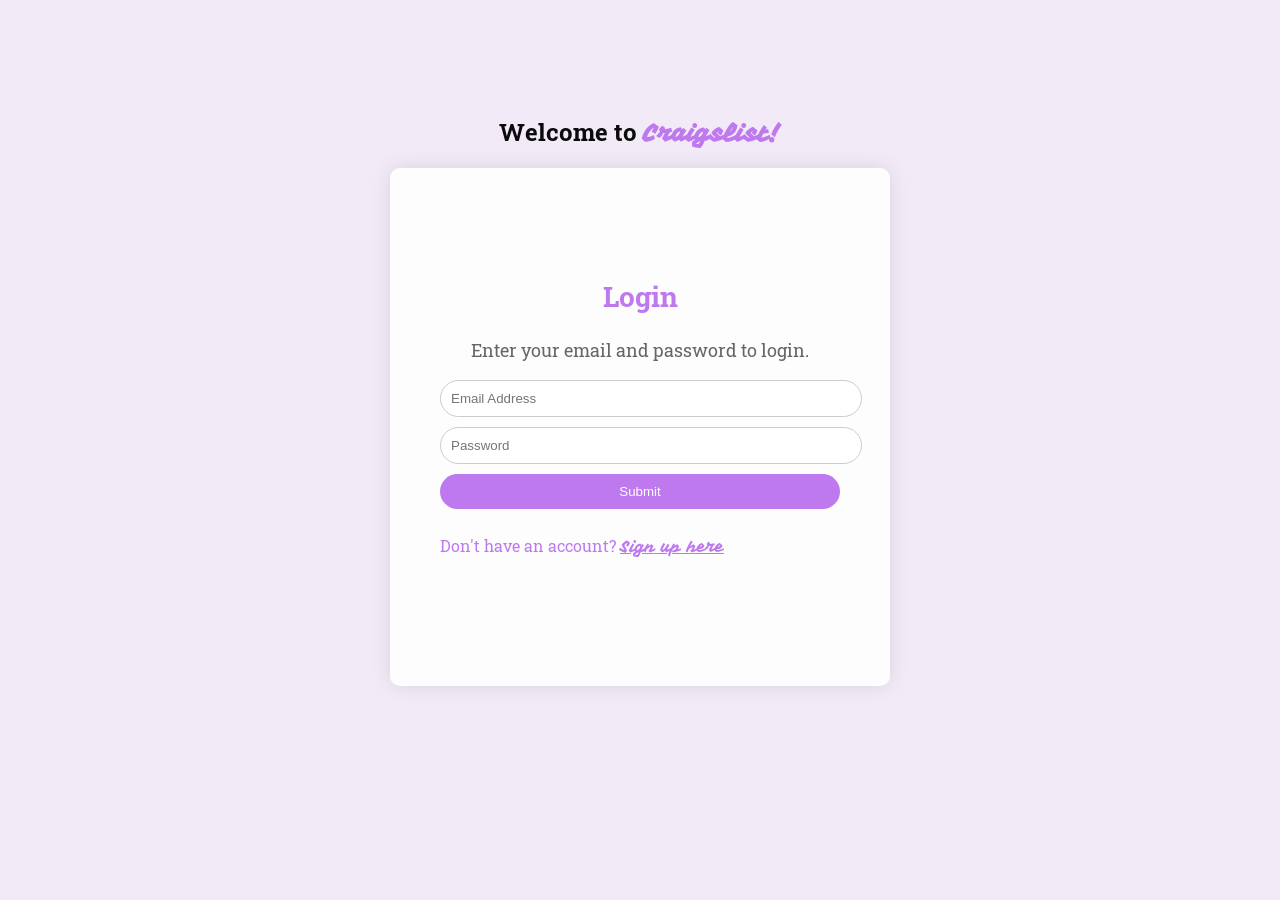
==== commit ef4663b6: "Final" ====
--- a/ai.html
+++ b/ai.html
@@ -25,6 +25,9 @@
   <!-- Template Main CSS File -->
   <link href="assets/css/style.css" rel="stylesheet">
 
+  <script type="module" src="assets/js/auth/dashboard.js"></script>
+  <script type="module" src="assets/js/utils/utils.js"></script>
+  
 </head>
 
 
@@ -107,6 +110,14 @@
           <span style="font-size: 18px;">Your Posts</span>
         </a>
       </li>
+      <p style="margin-top: 350px;">
+        
+        <li class="nav-item">
+          <a class="nav-link collapsed" href="your_posts.html">
+            <i class="bi bi-box-arrow-left"></i>
+            <span id="btn_logout" style="font-size: 18px;">Sign Out</span>
+          </a>
+        </li>
     </ul>
   </aside> 
 
